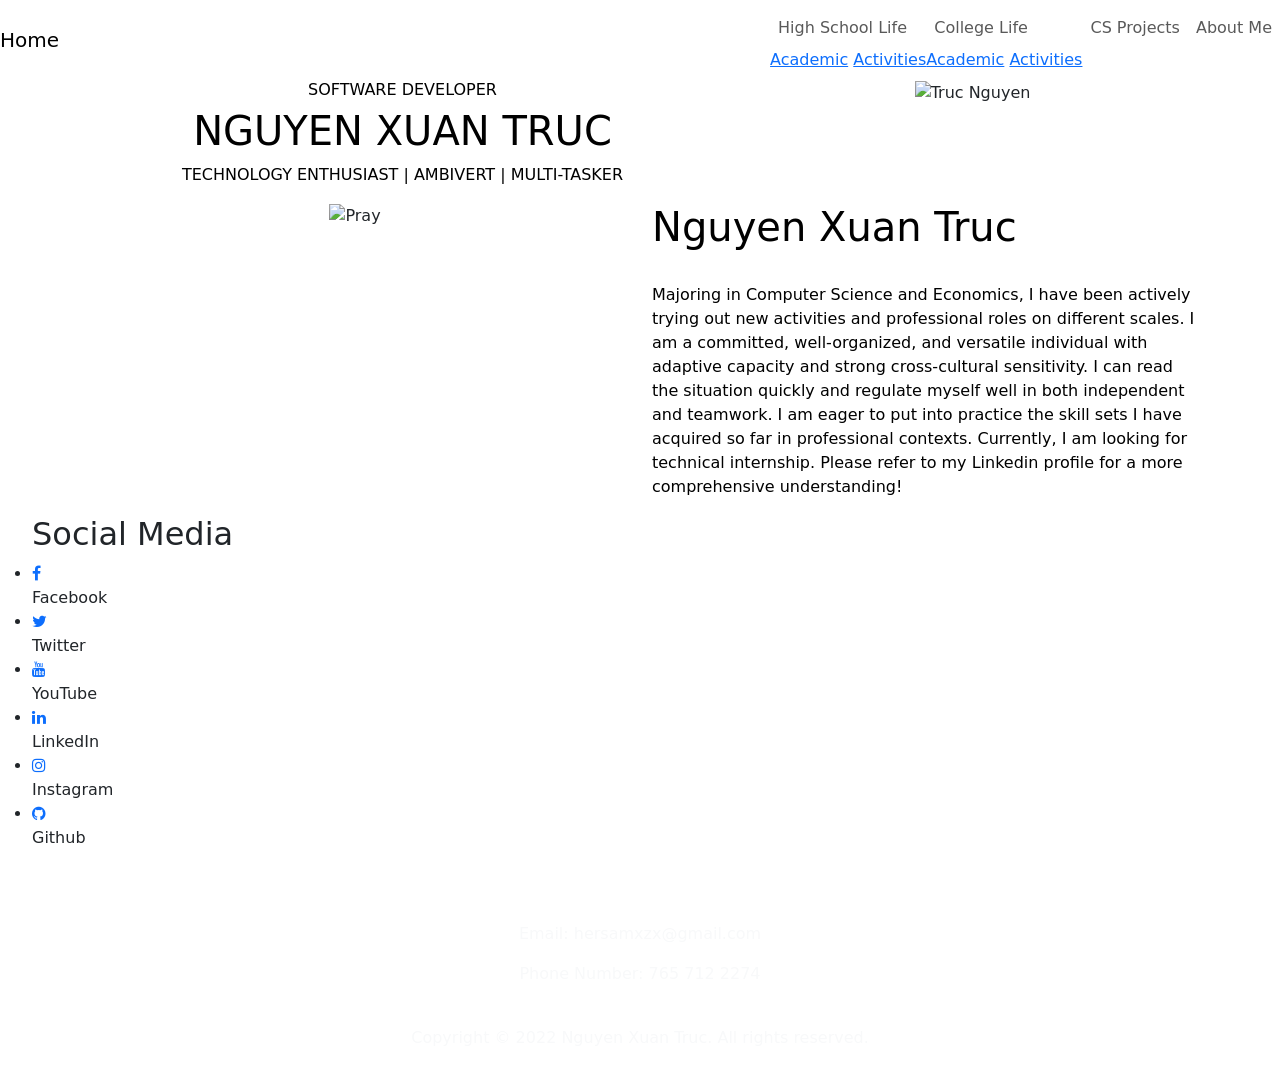
==== index.html @ 8230aeae "first commit" ====
<!DOCTYPE html>
<html lang="en">
<head>
    <meta charset="UTF-8">
    <meta http-equiv="X-UA-Compatible" content="IE=edge">
    <meta name="viewport" content="width=device-width, initial-scale=1.0">
    <title>Truc Nguyen</title>
    <link rel="stylesheet" href="https://stackpath.bootstrapcdn.com/bootstrap/4.3.1/css/bootstrap.min.css" integrity="sha384-ggOyR0iXCbMQv3Xipma34MD+dH/1fQ784/j6cY/iJTQUOhcWr7x9JvoRxT2MZw1T"
    crossorigin="anonymous" />
    <link rel="stylesheet" href="https://use.fontawesome.com/releases/v5.7.2/css/all.css" integrity="sha384-fnmOCqbTlWIlj8LyTjo7mOUStjsKC4pOpQbqyi7RrhN7udi9RwhKkMHpvLbHG9Sr"
    crossorigin="anonymous">
    <link rel="stylesheet" href="https://cdn.jsdelivr.net/npm/bootstrap@5.1.3/dist/css/bootstrap.min.css" rel="stylesheet" integrity="sha384-1BmE4kWBq78iYhFldvKuhfTAU6auU8tT94WrHftjDbrCEXSU1oBoqyl2QvZ6jIW3" crossorigin="anonymous">
    <link rel="stylesheet" href="../Books/css/style.css">
</head>

<body>
  <header>
    <div class="container-fluid p-0">
      <nav class="navbar navbar-expand-lg">
        <a class="navbar-brand" href="../Books/index.html">
          <i class="nav-item"></i>Home</a>
        <button class="navbar-toggler" type="button" data-toggle="collapse" data-target="#navbarNav" aria-controls="navbarNav" aria-expanded="false"
          aria-label="Toggle navigation">
          <i class="fas fa-align-right text-black"></i>
        </button>
        <div class="collapse navbar-collapse" id="navbarNav">
          <div class="mr-auto"></div>
          <ul class="navbar-nav">
                  <li class="nav-item dropdown">
                      <div class="dropdown">
                          <a href="#" class="nav-link">High School Life</a>
                        <div class="dropdown-content">
                            <a href="../Books/academic_hc.html">Academic</a>
                            <a href="../Books/activities_hc.html">Activities</a>
                        </div>
                      </div>
                  </li>
                  <li class="nav-item dropdown">
                    <div class="dropdown">
                        <a href="#" class="nav-link">College Life</a>
                      <div class="dropdown-content">
                          <a href="../Books/academic_C.html">Academic</a>
                          <a href="../Books/activities_C.html">Activities</a>
                      </div>
                    </div>
                </li>
                  <li class="nav-item">
                    <a class="nav-link" href="../Books/project.html"> CS Projects</a>                  </li>
                    <li class="nav-item">
                        <a class="nav-link" href="../Books/aboutme.html"> About Me </a>
                    </li>
                </ul>
            </div>
          </nav>
        </div>

    <div class="container text-center">
        <div class="row">
            <div class="col-md-7 col-sm-12 text-black">                
                <h6>SOFTWARE DEVELOPER</h6>
                <h1>NGUYEN XUAN TRUC</h1>
                <p>
                    TECHNOLOGY ENTHUSIAST | AMBIVERT | MULTI-TASKER
                </p>
            </div>
            <div class="col-md-5 col-sm-10 h-25">
            <img src="../Books/assets/mua dong.jpg" alt="Truc Nguyen"
            width=80%
            height=80%
            />
            </div>
        </div>
    </div>

    </header>
    <main> 
        <section class="section-1">
            <div class="container text-center">
                <div class="row">
                    <div class="col-md-6">
                    <div class="pray">
                        <img src="../Books/assets/Nganchup.jpg" alt="Pray"
                        width=100%
                        height=100%
                        />
                    </div>
                </div>
                    <div class="col-md-6">
                    <div class="panel text-left text-black">
                        <h1>Nguyen Xuan Truc</h1>
                        <p class="pt-4 text-black">
                          Majoring in Computer Science and Economics, I have been actively trying out
                           new activities and professional roles on different scales. I am a committed, well-organized, 
                           and versatile individual with adaptive capacity and strong cross-cultural sensitivity. I can read 
                           the situation quickly and regulate myself well in both independent and teamwork. I am eager to put into 
                           practice the skill sets I have acquired so far in professional contexts. Currently, I am looking for technical 
                           internship. Please refer to my Linkedin profile for a more comprehensive understanding!
                        </p>
                    </div>
                    </div>
                </div>
            </div>
            <head>

                <link href="https://fonts.googleapis.com/css?family=Raleway+Dots" rel="stylesheet" type="text/css">
                <link href="https://maxcdn.bootstrapcdn.com/font-awesome/4.7.0/css/font-awesome.min.css" rel="stylesheet" type="text/css">
              
              </head>
              <section class="section-2">
                <ul id="services">
                  <h2>Social Media</h2>
                  <li>
                    <div class="facebook">
                      <a href="https://www.facebook.com/trucxuan1042003">
                        <i class="fa fa-facebook" aria-hidden="true"></i>
                      </a>
                    </div>
                    <span>Facebook</span>
                  </li>
                  <li>
                    <div class="twitter">
                      <a href="https://twitter.com/colorlib/">
                        <i class="fa fa-twitter" aria-hidden="true"></i>
                      </a>
                    </div>
                    <span>Twitter</span>
                  </li>
                  <li>
                    <div class="youtube">
                      <a href="https://www.youtube.com/channel/UCZ73Z2juv7iGsXenfbhAqUg">
                        <i class="fa fa-youtube" aria-hidden="true"></i>
                      </a>
                    </div>
                    <span>YouTube</span>
                  </li>
                  <li>
                    <div class="linkedin">
                      <a href="https://www.linkedin.com/in/truc-nguyen-8a6984202/">
                        <i class="fa fa-linkedin" aria-hidden="true"></i>
                      </a>
                    </div>
                    <span>LinkedIn</span>
                  </li>
                  <li>
                    <div class="instagram">
                      <a href="https://www.instagram.com/xuantruc_ng/">
                        <i class="fa fa-instagram" aria-hidden="true"></i>
                      </a>
                    </div>
                    <span>Instagram</span>
                  </li>
                  <li>
                    <div class="github">
                      <a href="https://github.com/trucnguyen10/">
                        <i class="fa fa-github" aria-hidden="true"></i>
                      </a>
                    </div>
                    <span>Github</span>
                  </li>
                </ul>
              </section>
        </div>
        </section>
        
    </main>
    <footer>
      <div class="container-fluid p-0">
        <div class="row text-center">
         <div class=""col-md-5 col-md-5>
          <h1 class="text-white"> Contact Information </h1>
          <p class="text-light"> Email: hersamxzx@gmail.com </p>
          <p class="text-light"> Phone Number: 765 712 2274 </p>
          <p class="pt-4 text-light"> Copyright © 2022 Nguyen Xuan Truc. All rights reserved. </p>
          </div>
         </div>
        </div>
      </div>

    </footer>
    <script src="https://cdnjs.cloudflare.com/ajax/libs/jquery/3.3.1/jquery.min.js"></script>
  <script src="https://cdnjs.cloudflare.com/ajax/libs/popper.js/1.14.7/umd/popper.min.js" integrity="sha384-UO2eT0CpHqdSJQ6hJty5KVphtPhzWj9WO1clHTMGa3JDZwrnQq4sF86dIHNDz0W1"
    crossorigin="anonymous"></script>
  <script src="https://stackpath.bootstrapcdn.com/bootstrap/4.3.1/js/bootstrap.min.js" integrity="sha384-JjSmVgyd0p3pXB1rRibZUAYoIIy6OrQ6VrjIEaFf/nJGzIxFDsf4x0xIM+B07jRM"
    crossorigin="anonymous"></script>

  </body>
  </html>
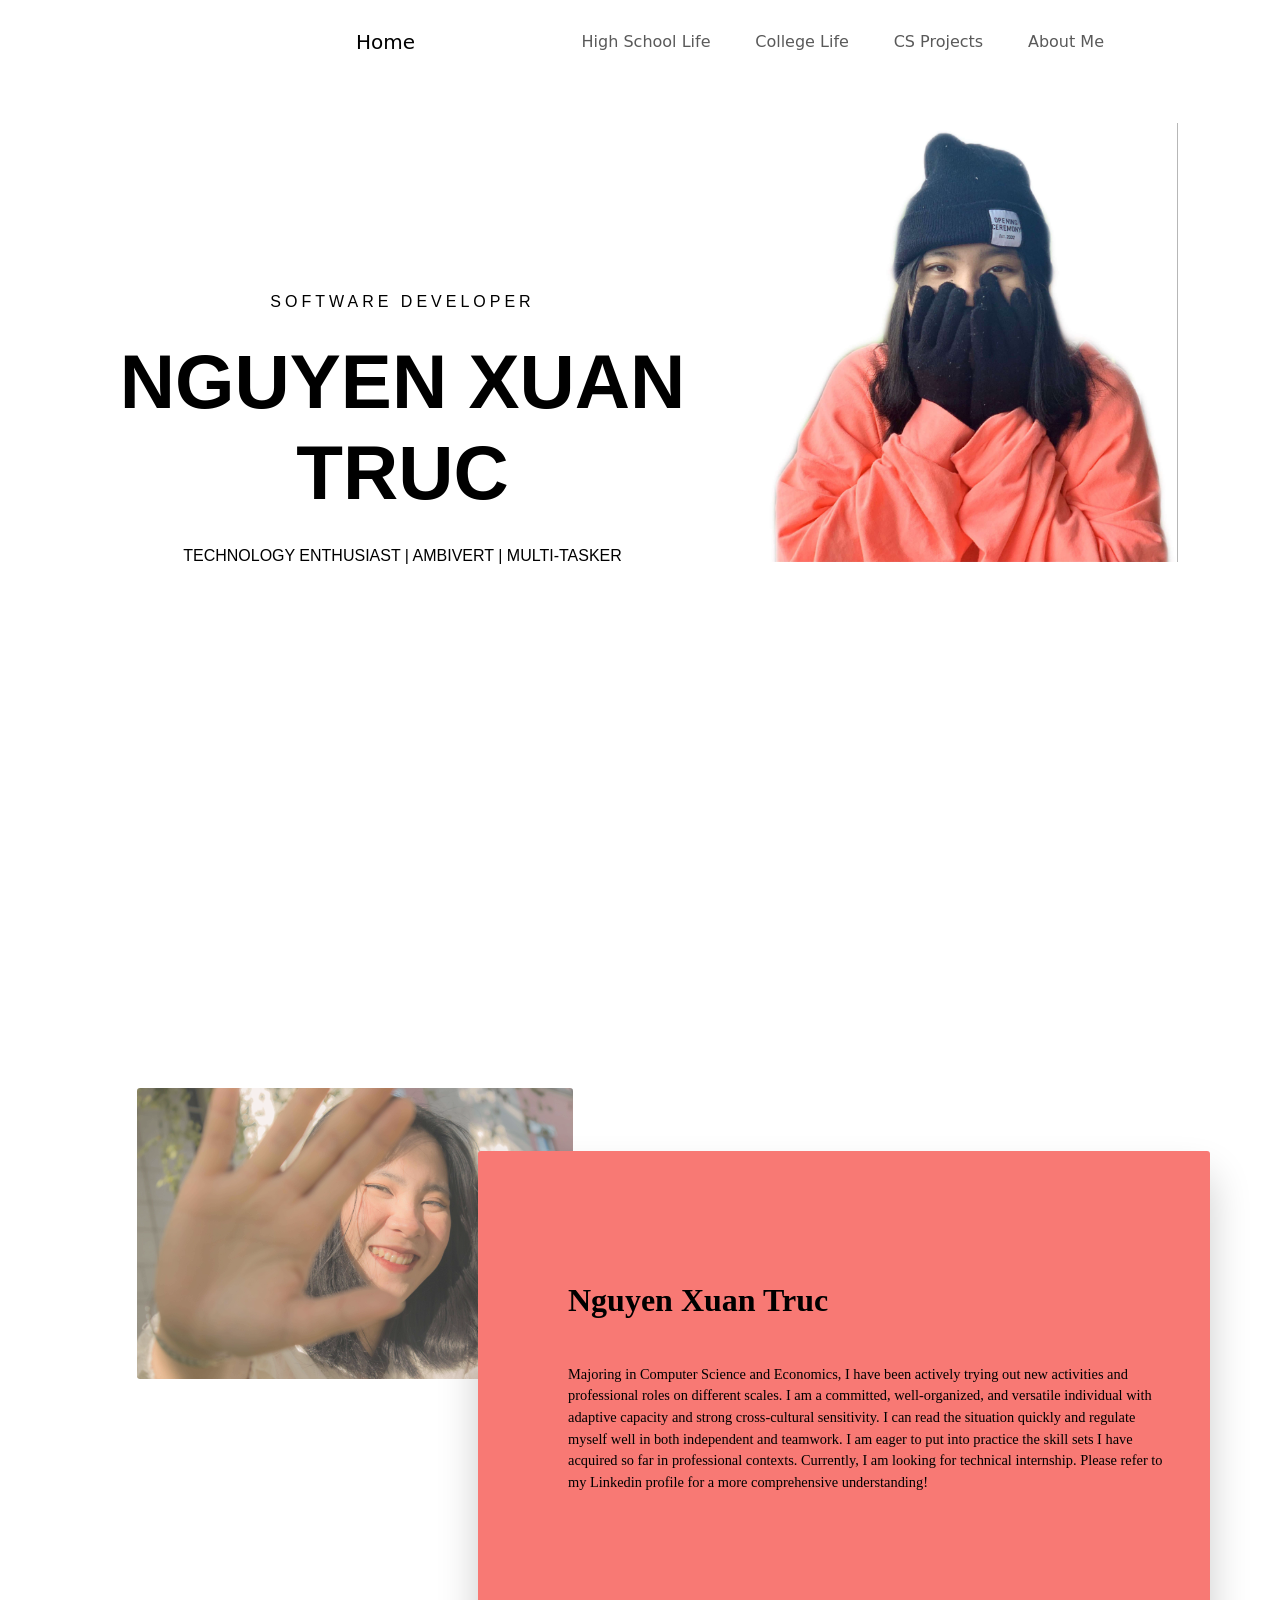
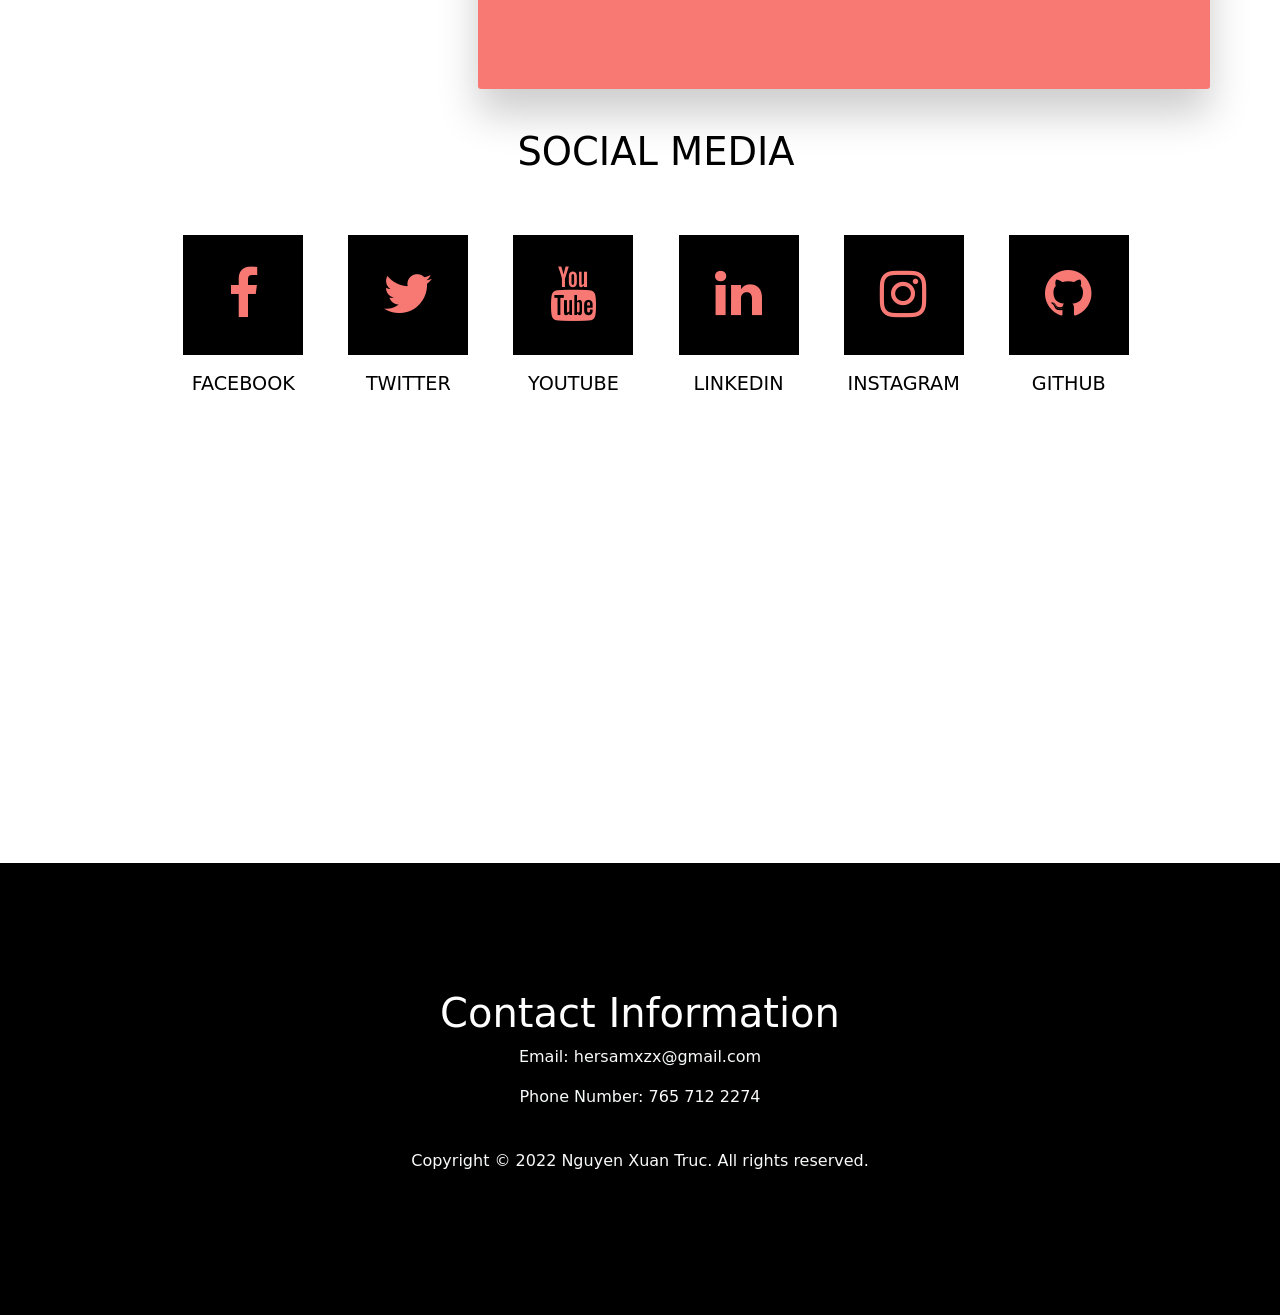
==== commit 1f76b592: "first commit" ====
--- a/index.html
+++ b/index.html
@@ -10,14 +10,14 @@
     <link rel="stylesheet" href="https://use.fontawesome.com/releases/v5.7.2/css/all.css" integrity="sha384-fnmOCqbTlWIlj8LyTjo7mOUStjsKC4pOpQbqyi7RrhN7udi9RwhKkMHpvLbHG9Sr"
     crossorigin="anonymous">
     <link rel="stylesheet" href="https://cdn.jsdelivr.net/npm/bootstrap@5.1.3/dist/css/bootstrap.min.css" rel="stylesheet" integrity="sha384-1BmE4kWBq78iYhFldvKuhfTAU6auU8tT94WrHftjDbrCEXSU1oBoqyl2QvZ6jIW3" crossorigin="anonymous">
-    <link rel="stylesheet" href="../Books/css/style.css">
+    <link rel="stylesheet" href="../css/style.css">
 </head>
 
 <body>
   <header>
     <div class="container-fluid p-0">
       <nav class="navbar navbar-expand-lg">
-        <a class="navbar-brand" href="../Books/index.html">
+        <a class="navbar-brand" href="../index.html">
           <i class="nav-item"></i>Home</a>
         <button class="navbar-toggler" type="button" data-toggle="collapse" data-target="#navbarNav" aria-controls="navbarNav" aria-expanded="false"
           aria-label="Toggle navigation">
@@ -30,8 +30,8 @@
                       <div class="dropdown">
                           <a href="#" class="nav-link">High School Life</a>
                         <div class="dropdown-content">
-                            <a href="../Books/academic_hc.html">Academic</a>
-                            <a href="../Books/activities_hc.html">Activities</a>
+                            <a href="../academic_hc.html">Academic</a>
+                            <a href="../activities_hc.html">Activities</a>
                         </div>
                       </div>
                   </li>
@@ -39,15 +39,15 @@
                     <div class="dropdown">
                         <a href="#" class="nav-link">College Life</a>
                       <div class="dropdown-content">
-                          <a href="../Books/academic_C.html">Academic</a>
-                          <a href="../Books/activities_C.html">Activities</a>
+                          <a href="../academic_C.html">Academic</a>
+                          <a href="../activities_C.html">Activities</a>
                       </div>
                     </div>
                 </li>
                   <li class="nav-item">
-                    <a class="nav-link" href="../Books/project.html"> CS Projects</a>                  </li>
+                    <a class="nav-link" href="../project.html"> CS Projects</a>                  </li>
                     <li class="nav-item">
-                        <a class="nav-link" href="../Books/aboutme.html"> About Me </a>
+                        <a class="nav-link" href="../aboutme.html"> About Me </a>
                     </li>
                 </ul>
             </div>
@@ -64,7 +64,7 @@
                 </p>
             </div>
             <div class="col-md-5 col-sm-10 h-25">
-            <img src="../Books/assets/mua dong.jpg" alt="Truc Nguyen"
+            <img src="../assets/mua dong.jpg" alt="Truc Nguyen"
             width=80%
             height=80%
             />
@@ -79,7 +79,7 @@
                 <div class="row">
                     <div class="col-md-6">
                     <div class="pray">
-                        <img src="../Books/assets/Nganchup.jpg" alt="Pray"
+                        <img src="../assets/Nganchup.jpg" alt="Pray"
                         width=100%
                         height=100%
                         />
--- a/css/style.css
+++ b/css/style.css
@@ -0,0 +1,378 @@
+* {
+    box-sizing: border-box;
+}
+
+header,
+section {
+    overflow-x: hidden;
+}
+
+:root {
+    --Snigle-font: "Sniglet", cursive;
+    --Rubik: "Rubik", cursive;
+    --Patua: "Patua One", cursive;
+    --Lobster: "Lobster", cursive;
+    --light-black: black;
+    --bggradient: linear-gradient(to bottom, #f7b5b2, #f87974);
+}
+
+html,
+section #services {
+    text-align: center;
+    transform: translatez(0);
+}
+
+section #services h2 {
+    margin: 80px 0px 40px;
+    color: rgb(0, 0, 0);
+    font-size: 2.4em;
+    text-transform: uppercase;
+    text-align: center;
+}
+
+section #services li {
+    width: 120px;
+    height: 140px;
+    display: inline-block;
+    margin: 20px;
+    list-style: none;
+}
+
+section #services li div {
+    width: 120px;
+    height: 120px;
+    color: #f87974;
+    font-size: 3.4em;
+    text-align: center;
+    line-height: 120px;
+    background-color: rgb(0, 0, 0);
+    transition: all 0.5s ease;
+}
+
+section #services li a {
+    color: #f87974;
+}
+
+section #services li div:hover {
+    transform: rotate(360deg);
+    border-radius: 100px;
+}
+
+section #services li span {
+    width: 120px;
+    height: 20px;
+    display: block;
+    padding: 15px 0px;
+    color: black;
+    text-transform: uppercase;
+    font-size: 1.2em;
+    text-align: center;
+}
+
+.credits a {
+    display: block;
+    text-align: center;
+    color: #f87974;
+    text-decoration: none;
+    font-size: 24px;
+    margin-top: 50px;
+    background: white;
+    padding: 20px;
+    max-width: 300px;
+}
+
+@import url('https://fonts.googleapis.com/css2?family=Poppins:wght@200&display=swap');
+
+.dropdown-content {
+    display: none;
+    position: absolute;
+    background: White;
+    min-width: 160px;
+    box-shadow: 0px 2px 15px 0px rgba(0, 0, 0, 0.2);
+    z-index: 1;
+}
+
+.dropdown-content a {
+    color: black;
+    padding: 12px 16px;
+    text-decoration: none;
+    display: block;
+}
+
+.dropdown-content a:hover {
+    background: #f87974;
+}
+
+.dropdown:hover .dropdown-content {
+    display: block;
+}
+
+
+header .nav-item:last-child {
+    padding-right: 10.5em;
+}
+
+header .nav-item {
+    padding: 0.9em;
+}
+
+header .navbar-brand {
+    padding-left: 8rem;
+}
+
+header .nav-link:hover {
+    color: black;
+}
+
+header .row .col-md-7 {
+    padding: 22vmin 1vmin;
+    padding-bottom: 35vmin;
+}
+
+header .row .col-md-5 {
+    padding: 4.2vmin 1vmin;
+}
+
+header .row .col-md-5 img {
+    width: 90%;
+}
+
+header {
+    background: #f75c82;
+    background: white;
+}
+
+header .container .col-md-7 {
+    font-family: "Rubik", sans-serif;
+}
+
+header .container .col-md-7 h6 {
+    padding: 1vmin;
+    letter-spacing: 4px;
+}
+
+header .container .col-md-7 h1 {
+    font-size: 8.5vmin;
+    font-weight: bold;
+    padding: 0.1em 0em;
+}
+
+header .container .col-md-7 p {
+    padding: 1vmin 5vmin;
+}
+
+.primary-btn {
+    border-radius: 30px;
+    font-weight: bold;
+}
+
+/* section 1 */
+
+.section-1 {
+    padding: 20vmin 0vmin;
+}
+
+.section-1 .row .col-md-6 .pray img {
+    opacity: 0.8;
+    width: 80%;
+    border-radius: 0.2em;
+}
+
+.section-1 .row .col-md-6:last-child {
+    position: relative;
+}
+
+.section-1 .row .col-md-6 .panel {
+    position: absolute;
+    top: 7vmin;
+    left: -18vmin;
+    background: #f87974;
+    border-radius: 3px;
+    text-align: left;
+    padding: 13vmin 5vmin 20vmin 10vmin;
+    box-shadow: 0px 25px 42px rgba(0, 0, 0, 0.2);
+    font-family: var(--Rubik);
+    z-index: 1;
+}
+
+.section-1 .row .col-md-6 .panel h1 {
+    font-weight: bold;
+    padding: 0.4em 0;
+    font-size: 2em;
+}
+
+.section-1 .row .col-md-6 .panel p {
+    font-size: 0.9em;
+    color: #f87974;
+}
+
+/* section 2 */
+
+.section-2 {
+    padding: 30vmin 0vmin;
+}
+
+/*Footer*/
+
+footer {
+    background: black;
+    overflow-x: hidden;
+    padding: 14vmin 18vmin;
+}
+
+/* outstanding activities */
+.section-4 .container h1 {
+    font-size: 6vmin;
+    padding-top: 14vmin;
+}
+
+.section-4 .team {
+    padding: 10vmin 4vmin;
+}
+
+.section-4 .card {
+    width: 22em;
+    margin-top: 10vmin;
+}
+
+.section-4 .card .card-text {
+    padding: 0.5em;
+}
+
+.section-4 .card-body>a {
+    font-size: 1.5em;
+}
+
+.section-5 .container h1 {
+    font-size: 6vmin;
+    padding-top: 14vmin;
+}
+
+.section-5 .team {
+    padding: 10vmin 4vmin;
+}
+
+.section-5 .card {
+    width: 22em;
+    margin-top: 10vmin;
+}
+
+.section-5 .card .card-text {
+    padding: 0.5em;
+}
+
+.section-5 .card-body>a {
+    font-size: 1.5em;
+}
+
+
+
+.cover {
+    width: 100%;
+    height: 55vmin;
+    background: url("../assets/Nganchup.jpg");
+    background-position: 0rem -8rem;
+    background-size: 75%;
+    position: relative;
+    padding: 2.5rem 3rem;
+}
+
+.cover .overlay {
+    position: absolute;
+    top: 0;
+    left: 0;
+    width: 100%;
+    height: 100%;
+    z-index: 999;
+}
+
+.cover .content {
+    width: 100%;
+    height: 100%;
+    background: rgba(0, 0, 0, 0.7);
+    padding-top: 19vmin;
+}
+
+.cover .content>h1 {
+    font-family: var(--Patua);
+    font-size: 6vmin;
+    color: whitesmoke;
+}
+
+.cover .content>p {
+    font-family: var(--Rubik);
+    font-size: 2vmin;
+    color: #e5e5e5;
+}
+
+.numbers .rect {
+    position: relative;
+    z-index: 1;
+    background: white;
+    width: 17rem;
+    height: 12rem;
+    padding-top: 3.5vmin;
+    margin: 1rem;
+    border-radius: 0.5em;
+    box-shadow: 1px 2px 50px 0px rgba(255, 0, 0, 0.349);
+}
+
+.numbers {
+    margin-top: -15vmin;
+    margin-bottom: 30vmin;
+}
+
+.numbers .rect h1 {
+    font-size: 2.5rem;
+    color: tomato;
+}
+
+.numbers .rect>p {
+    font-family: var(--Patua);
+    padding: 20px 0px;
+}
+
+
+
+.section-7 {
+    padding: 20vmin 0vmin;
+}
+
+
+.section-8 {
+    padding: 20vmin 0vmin;
+}
+
+.section-8 .row .col-md-6 .pray img {
+    opacity: 0.8;
+    width: 80%;
+    border-radius: 0.2em;
+}
+
+.section-8 .row .col-md-6:last-child {
+    position: relative;
+}
+
+.section-8 .row .col-md-6 .panel {
+    position: absolute;
+    top: 7vmin;
+    left: -18vmin;
+    background: #070606;
+    border-radius: 3px;
+    text-align: left;
+    padding: 13vmin 5vmin 20vmin 10vmin;
+    box-shadow: 0px 25px 42px rgba(0, 0, 0, 0.2);
+    font-family: var(--Rubik);
+    z-index: 1;
+}
+
+.section-8 .row .col-md-6 .panel h1 {
+    font-weight: bold;
+    padding: 0.4em 0;
+    font-size: 2em;
+}
+
+.section-8 .row .col-md-6 .panel p {
+    font-size: 0.9em;
+    color: #000000;
+}
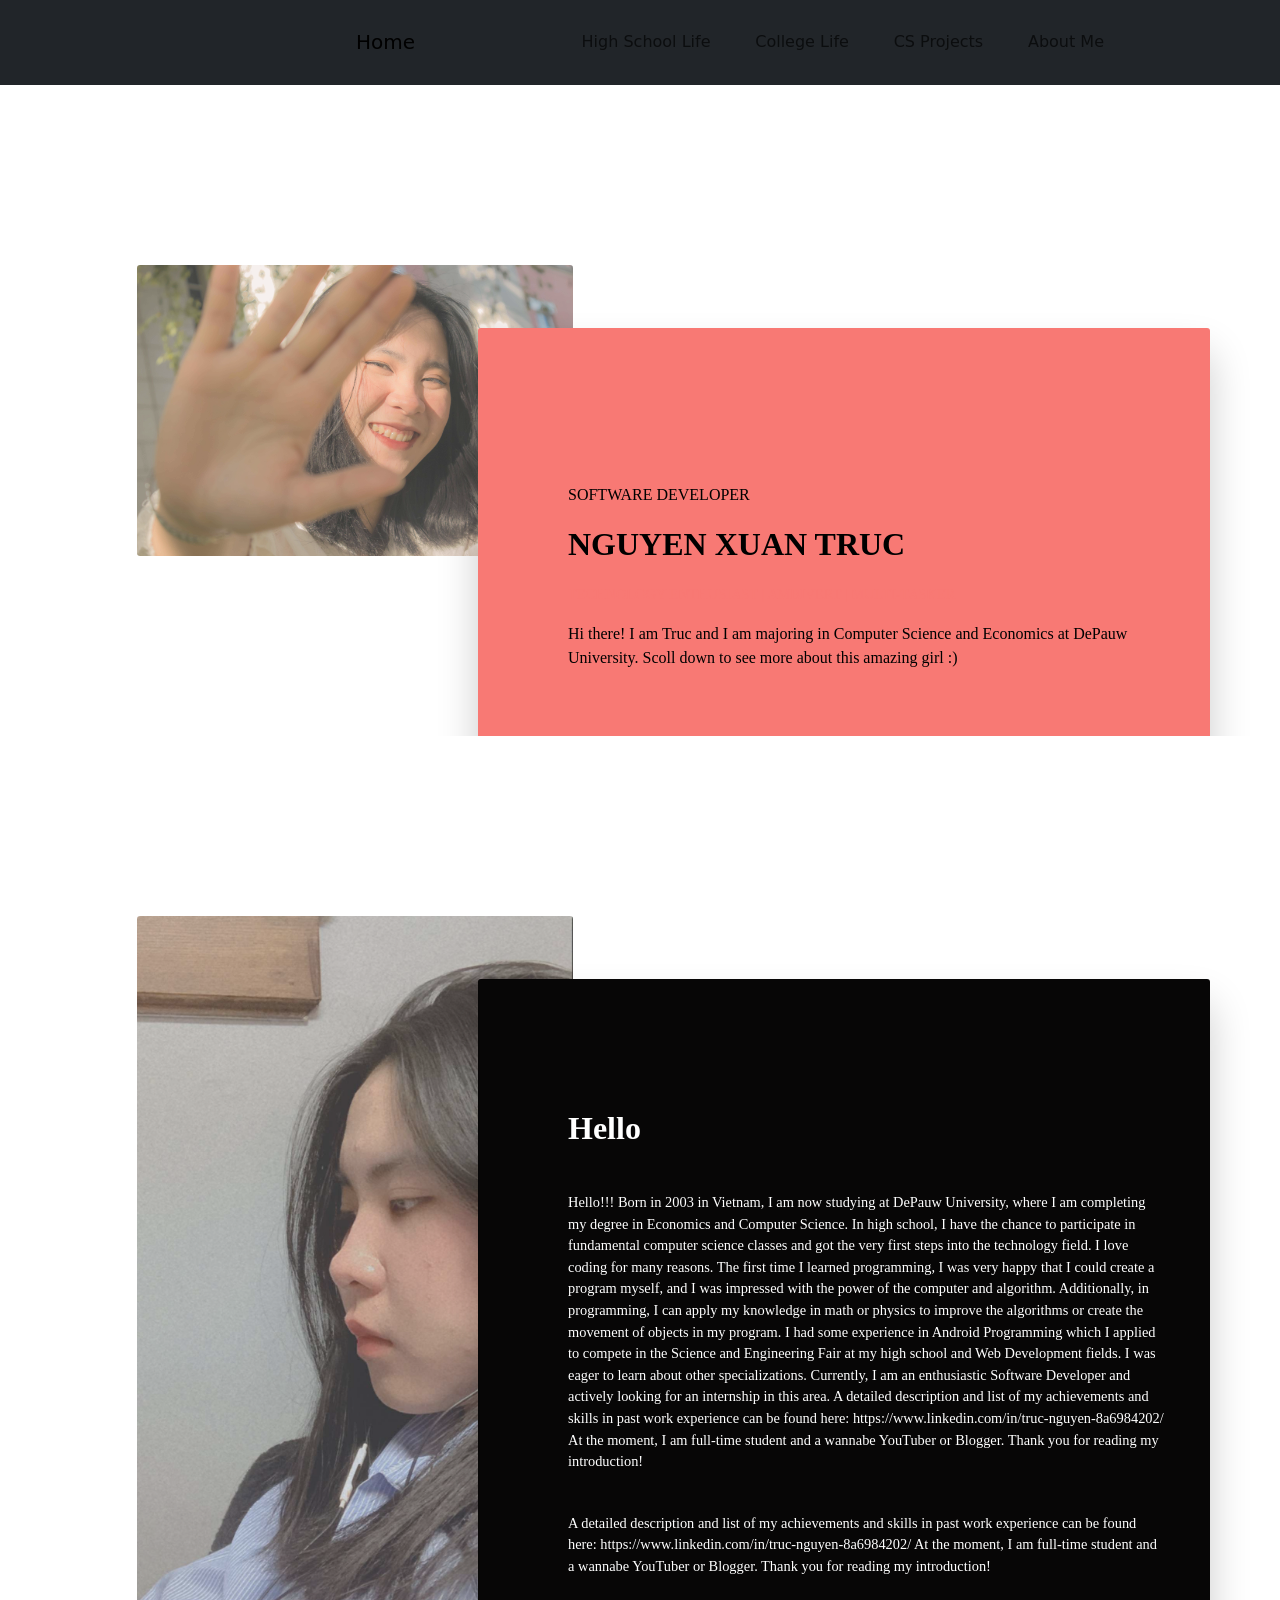
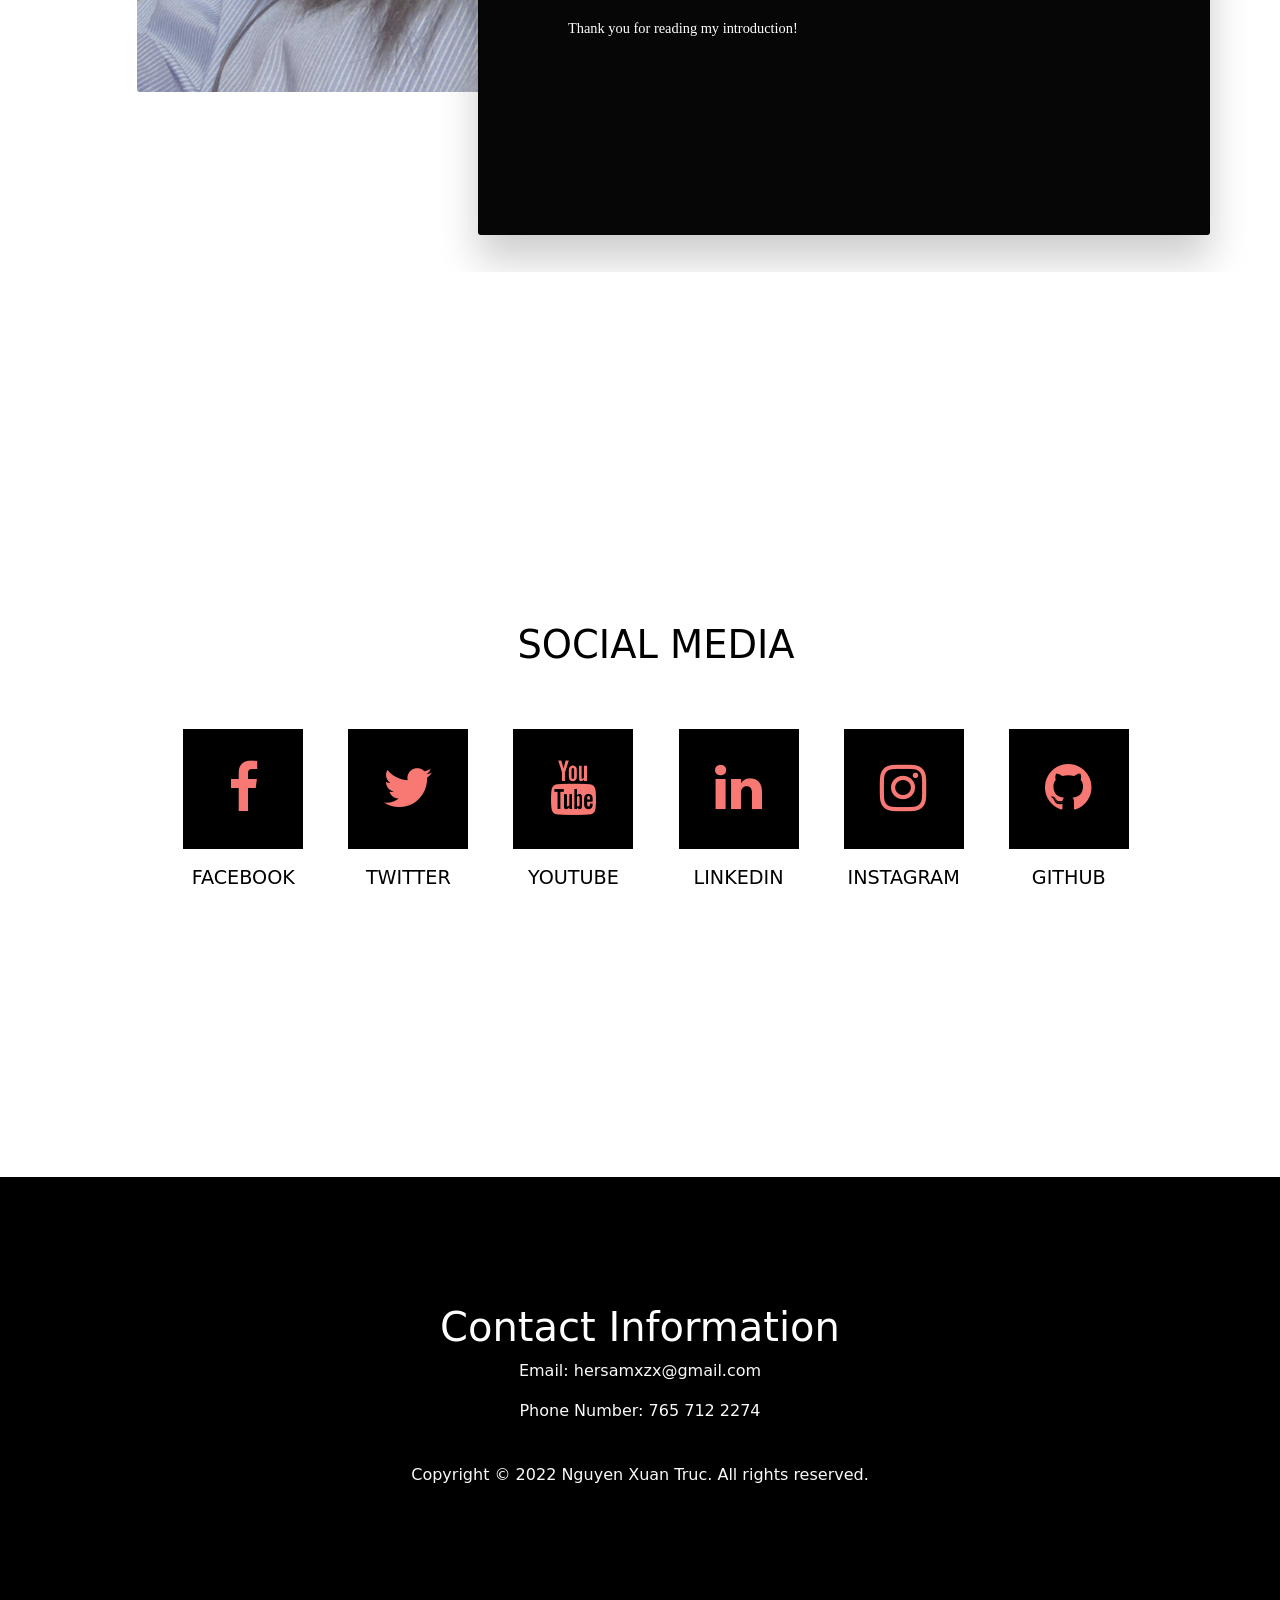
==== commit 18d561d5: "Update index.html" ====
--- a/index.html
+++ b/index.html
@@ -1,187 +1,216 @@
-<!DOCTYPE html>
-<html lang="en">
-<head>
-    <meta charset="UTF-8">
-    <meta http-equiv="X-UA-Compatible" content="IE=edge">
-    <meta name="viewport" content="width=device-width, initial-scale=1.0">
-    <title>Truc Nguyen</title>
-    <link rel="stylesheet" href="https://stackpath.bootstrapcdn.com/bootstrap/4.3.1/css/bootstrap.min.css" integrity="sha384-ggOyR0iXCbMQv3Xipma34MD+dH/1fQ784/j6cY/iJTQUOhcWr7x9JvoRxT2MZw1T"
-    crossorigin="anonymous" />
-    <link rel="stylesheet" href="https://use.fontawesome.com/releases/v5.7.2/css/all.css" integrity="sha384-fnmOCqbTlWIlj8LyTjo7mOUStjsKC4pOpQbqyi7RrhN7udi9RwhKkMHpvLbHG9Sr"
-    crossorigin="anonymous">
-    <link rel="stylesheet" href="https://cdn.jsdelivr.net/npm/bootstrap@5.1.3/dist/css/bootstrap.min.css" rel="stylesheet" integrity="sha384-1BmE4kWBq78iYhFldvKuhfTAU6auU8tT94WrHftjDbrCEXSU1oBoqyl2QvZ6jIW3" crossorigin="anonymous">
-    <link rel="stylesheet" href="../css/style.css">
-</head>
-
-<body>
-  <header>
-    <div class="container-fluid p-0">
-      <nav class="navbar navbar-expand-lg">
-        <a class="navbar-brand" href="../index.html">
-          <i class="nav-item"></i>Home</a>
-        <button class="navbar-toggler" type="button" data-toggle="collapse" data-target="#navbarNav" aria-controls="navbarNav" aria-expanded="false"
-          aria-label="Toggle navigation">
-          <i class="fas fa-align-right text-black"></i>
-        </button>
-        <div class="collapse navbar-collapse" id="navbarNav">
-          <div class="mr-auto"></div>
-          <ul class="navbar-nav">
-                  <li class="nav-item dropdown">
-                      <div class="dropdown">
-                          <a href="#" class="nav-link">High School Life</a>
-                        <div class="dropdown-content">
-                            <a href="../academic_hc.html">Academic</a>
-                            <a href="../activities_hc.html">Activities</a>
-                        </div>
-                      </div>
-                  </li>
-                  <li class="nav-item dropdown">
-                    <div class="dropdown">
-                        <a href="#" class="nav-link">College Life</a>
-                      <div class="dropdown-content">
-                          <a href="../academic_C.html">Academic</a>
-                          <a href="../activities_C.html">Activities</a>
-                      </div>
-                    </div>
-                </li>
-                  <li class="nav-item">
-                    <a class="nav-link" href="../project.html"> CS Projects</a>                  </li>
-                    <li class="nav-item">
-                        <a class="nav-link" href="../aboutme.html"> About Me </a>
-                    </li>
-                </ul>
-            </div>
-          </nav>
-        </div>
-
-    <div class="container text-center">
-        <div class="row">
-            <div class="col-md-7 col-sm-12 text-black">                
-                <h6>SOFTWARE DEVELOPER</h6>
-                <h1>NGUYEN XUAN TRUC</h1>
-                <p>
-                    TECHNOLOGY ENTHUSIAST | AMBIVERT | MULTI-TASKER
-                </p>
-            </div>
-            <div class="col-md-5 col-sm-10 h-25">
-            <img src="../assets/mua dong.jpg" alt="Truc Nguyen"
-            width=80%
-            height=80%
-            />
-            </div>
-        </div>
-    </div>
-
-    </header>
-    <main> 
-        <section class="section-1">
-            <div class="container text-center">
-                <div class="row">
-                    <div class="col-md-6">
-                    <div class="pray">
-                        <img src="../assets/Nganchup.jpg" alt="Pray"
-                        width=100%
-                        height=100%
-                        />
-                    </div>
-                </div>
-                    <div class="col-md-6">
-                    <div class="panel text-left text-black">
-                        <h1>Nguyen Xuan Truc</h1>
-                        <p class="pt-4 text-black">
-                          Majoring in Computer Science and Economics, I have been actively trying out
-                           new activities and professional roles on different scales. I am a committed, well-organized, 
-                           and versatile individual with adaptive capacity and strong cross-cultural sensitivity. I can read 
-                           the situation quickly and regulate myself well in both independent and teamwork. I am eager to put into 
-                           practice the skill sets I have acquired so far in professional contexts. Currently, I am looking for technical 
-                           internship. Please refer to my Linkedin profile for a more comprehensive understanding!
-                        </p>
-                    </div>
-                    </div>
-                </div>
-            </div>
-            <head>
-
-                <link href="https://fonts.googleapis.com/css?family=Raleway+Dots" rel="stylesheet" type="text/css">
-                <link href="https://maxcdn.bootstrapcdn.com/font-awesome/4.7.0/css/font-awesome.min.css" rel="stylesheet" type="text/css">
-              
-              </head>
-              <section class="section-2">
-                <ul id="services">
-                  <h2>Social Media</h2>
-                  <li>
-                    <div class="facebook">
-                      <a href="https://www.facebook.com/trucxuan1042003">
-                        <i class="fa fa-facebook" aria-hidden="true"></i>
-                      </a>
-                    </div>
-                    <span>Facebook</span>
-                  </li>
-                  <li>
-                    <div class="twitter">
-                      <a href="https://twitter.com/colorlib/">
-                        <i class="fa fa-twitter" aria-hidden="true"></i>
-                      </a>
-                    </div>
-                    <span>Twitter</span>
-                  </li>
-                  <li>
-                    <div class="youtube">
-                      <a href="https://www.youtube.com/channel/UCZ73Z2juv7iGsXenfbhAqUg">
-                        <i class="fa fa-youtube" aria-hidden="true"></i>
-                      </a>
-                    </div>
-                    <span>YouTube</span>
-                  </li>
-                  <li>
-                    <div class="linkedin">
-                      <a href="https://www.linkedin.com/in/truc-nguyen-8a6984202/">
-                        <i class="fa fa-linkedin" aria-hidden="true"></i>
-                      </a>
-                    </div>
-                    <span>LinkedIn</span>
-                  </li>
-                  <li>
-                    <div class="instagram">
-                      <a href="https://www.instagram.com/xuantruc_ng/">
-                        <i class="fa fa-instagram" aria-hidden="true"></i>
-                      </a>
-                    </div>
-                    <span>Instagram</span>
-                  </li>
-                  <li>
-                    <div class="github">
-                      <a href="https://github.com/trucnguyen10/">
-                        <i class="fa fa-github" aria-hidden="true"></i>
-                      </a>
-                    </div>
-                    <span>Github</span>
-                  </li>
-                </ul>
-              </section>
-        </div>
-        </section>
-        
-    </main>
-    <footer>
-      <div class="container-fluid p-0">
-        <div class="row text-center">
-         <div class=""col-md-5 col-md-5>
-          <h1 class="text-white"> Contact Information </h1>
-          <p class="text-light"> Email: hersamxzx@gmail.com </p>
-          <p class="text-light"> Phone Number: 765 712 2274 </p>
-          <p class="pt-4 text-light"> Copyright © 2022 Nguyen Xuan Truc. All rights reserved. </p>
-          </div>
-         </div>
-        </div>
-      </div>
-
-    </footer>
-    <script src="https://cdnjs.cloudflare.com/ajax/libs/jquery/3.3.1/jquery.min.js"></script>
-  <script src="https://cdnjs.cloudflare.com/ajax/libs/popper.js/1.14.7/umd/popper.min.js" integrity="sha384-UO2eT0CpHqdSJQ6hJty5KVphtPhzWj9WO1clHTMGa3JDZwrnQq4sF86dIHNDz0W1"
-    crossorigin="anonymous"></script>
-  <script src="https://stackpath.bootstrapcdn.com/bootstrap/4.3.1/js/bootstrap.min.js" integrity="sha384-JjSmVgyd0p3pXB1rRibZUAYoIIy6OrQ6VrjIEaFf/nJGzIxFDsf4x0xIM+B07jRM"
-    crossorigin="anonymous"></script>
-
-  </body>
-  </html>+<!DOCTYPE html>
+<html lang="en">
+<head>
+    <meta charset="UTF-8">
+    <meta http-equiv="X-UA-Compatible" content="IE=edge">
+    <meta name="viewport" content="width=device-width, initial-scale=1.0">
+    <title>Truc Nguyen</title>
+    <link rel="stylesheet" href="https://stackpath.bootstrapcdn.com/bootstrap/4.3.1/css/bootstrap.min.css" integrity="sha384-ggOyR0iXCbMQv3Xipma34MD+dH/1fQ784/j6cY/iJTQUOhcWr7x9JvoRxT2MZw1T"
+    crossorigin="anonymous" />
+    <link rel="stylesheet" href="https://use.fontawesome.com/releases/v5.7.2/css/all.css" integrity="sha384-fnmOCqbTlWIlj8LyTjo7mOUStjsKC4pOpQbqyi7RrhN7udi9RwhKkMHpvLbHG9Sr"
+    crossorigin="anonymous">
+    <link rel="stylesheet" href="https://cdn.jsdelivr.net/npm/bootstrap@5.1.3/dist/css/bootstrap.min.css" rel="stylesheet" integrity="sha384-1BmE4kWBq78iYhFldvKuhfTAU6auU8tT94WrHftjDbrCEXSU1oBoqyl2QvZ6jIW3" crossorigin="anonymous">
+    <link rel="stylesheet" href="../css/style.css">
+</head>
+
+<body>
+  <header>
+    <div class="container-fluid p-0">
+    <nav class="navbar navbar-expand-lg bg-dark">
+        <a class="navbar-brand" href="../index.html">
+          <i class="nav-item"></i>Home</a>
+        <button class="navbar-toggler" type="button" data-toggle="collapse" data-target="#navbarNav" aria-controls="navbarNav" aria-expanded="false"
+          aria-label="Toggle navigation">
+          <i class="fas fa-align-right text-black"></i>
+        </button>
+        <div class="collapse navbar-collapse" id="navbarNav">
+          <div class="mr-auto"></div>
+          <ul class="navbar-nav">
+                  <li class="nav-item dropdown">
+                      <div class="dropdown">
+                          <a href="#" class="nav-link">High School Life</a>
+                        <div class="dropdown-content">
+                            <a href="../academic_hc.html">Academic</a>
+                            <a href="../activities_hc.html">Activities</a>
+                        </div>
+                      </div>
+                  </li>
+                  <li class="nav-item dropdown">
+                    <div class="dropdown">
+                        <a href="#" class="nav-link">College Life</a>
+                      <div class="dropdown-content">
+                          <a href="../academic_C.html">Academic</a>
+                          <a href="../activities_C.html">Activities</a>
+                      </div>
+                    </div>
+                </li>
+                  <li class="nav-item">
+                    <a class="nav-link" href="../project.html"> CS Projects</a>                  </li>
+                    <li class="nav-item">
+                        <a class="nav-link" href="../aboutme.html"> About Me </a>
+                    </li>
+                </ul>
+            </div>
+          </nav>
+
+    <main> 
+      <section class="section-1">
+        <div class="container text-center">
+            <div class="row">
+                <div class="col-md-6">
+                <div class="pray">
+                    <img src="../assets/Nganchup.jpg" alt="Pray"
+                    width=100%
+                    height=100%
+                    />
+                </div>
+            </div>
+
+                <div class="col-md-6">
+                <div class="panel text-left text-black">
+                    <p class="pt-4 text-black">
+                      <h6>SOFTWARE DEVELOPER</h6>
+                          <h1>NGUYEN XUAN TRUC</h1>
+                          <p>
+                              TECHNOLOGY ENTHUSIAST | AMBIVERT | MULTI-TASKER
+                          </p>
+                      Hi there! I am Truc and I am majoring in Computer Science and Economics at DePauw University. Scoll down to see more about this amazing girl :) 
+                    </p>
+                </div>
+                </div>
+            </div>
+        </div>
+      </section>
+      
+        <section class="section-8">
+            <div class="container text-center">
+                <div class="row">
+                    <div class="col-md-6">
+                    <div class="pray">
+                        <img src="../assets/xuantruc.jpg" alt="Pray"
+                        width=50%
+                        height=30%
+                        />
+                    </div>
+                </div>
+                    <div class="col-md-6">
+                    <div class="panel text-left text-white">
+                        <h1>Hello</h1>
+                        <p class="pt-4 text-white">
+                            Hello!!!
+
+                            Born in 2003 in Vietnam, I am now studying at DePauw University, where I am completing my degree in Economics and Computer Science. In high school, I have the chance to participate in fundamental computer science classes and got the very first steps into the technology field. I love coding for many reasons. The first time I learned programming, I was very happy that I could create a program myself, and I was impressed with the power of the computer and algorithm. Additionally, in programming, I can apply my knowledge in math or physics to improve the algorithms or create the movement of objects in my program. 
+                            I had some experience in Android Programming which I applied to compete in the Science and Engineering Fair at my high school and Web Development fields. I was eager to learn about other specializations. 
+                            Currently, I am an enthusiastic Software Developer and actively looking for an internship in this area. 
+
+                            A detailed description and list of my achievements and skills in past work experience can be found here: https://www.linkedin.com/in/truc-nguyen-8a6984202/
+                            
+                            At the moment, I am full-time student and a wannabe YouTuber or Blogger.
+                            Thank you for reading my introduction!
+                            
+                            
+                            
+                        </p>
+                        <p class="pt-4 text-white">
+                        
+                            A detailed description and list of my achievements and skills in past work experience can be found here: https://www.linkedin.com/in/truc-nguyen-8a6984202/
+                            
+                            At the moment, I am full-time student and a wannabe YouTuber or Blogger.
+                            Thank you for reading my introduction!                           
+                        </p>
+                        <p class="pt-4 text-white">
+                                                        
+                            Thank you for reading my introduction!
+                            
+                        </p>
+                    </div>
+                    </div>
+                </div>
+            </div>
+            </section>
+        
+        
+            <head>
+
+                <link href="https://fonts.googleapis.com/css?family=Raleway+Dots" rel="stylesheet" type="text/css">
+                <link href="https://maxcdn.bootstrapcdn.com/font-awesome/4.7.0/css/font-awesome.min.css" rel="stylesheet" type="text/css">
+              
+              </head>
+              <section class="section-2">
+                <ul id="services">
+                  <h2>Social Media</h2>
+                  <li>
+                    <div class="facebook">
+                      <a href="https://www.facebook.com/trucxuan1042003">
+                        <i class="fa fa-facebook" aria-hidden="true"></i>
+                      </a>
+                    </div>
+                    <span>Facebook</span>
+                  </li>
+                  <li>
+                    <div class="twitter">
+                      <a href="https://twitter.com/colorlib/">
+                        <i class="fa fa-twitter" aria-hidden="true"></i>
+                      </a>
+                    </div>
+                    <span>Twitter</span>
+                  </li>
+                  <li>
+                    <div class="youtube">
+                      <a href="https://www.youtube.com/channel/UCZ73Z2juv7iGsXenfbhAqUg">
+                        <i class="fa fa-youtube" aria-hidden="true"></i>
+                      </a>
+                    </div>
+                    <span>YouTube</span>
+                  </li>
+                  <li>
+                    <div class="linkedin">
+                      <a href="https://www.linkedin.com/in/truc-nguyen-8a6984202/">
+                        <i class="fa fa-linkedin" aria-hidden="true"></i>
+                      </a>
+                    </div>
+                    <span>LinkedIn</span>
+                  </li>
+                  <li>
+                    <div class="instagram">
+                      <a href="https://www.instagram.com/xuantruc_ng/">
+                        <i class="fa fa-instagram" aria-hidden="true"></i>
+                      </a>
+                    </div>
+                    <span>Instagram</span>
+                  </li>
+                  <li>
+                    <div class="github">
+                      <a href="https://github.com/trucnguyen10/">
+                        <i class="fa fa-github" aria-hidden="true"></i>
+                      </a>
+                    </div>
+                    <span>Github</span>
+                  </li>
+                </ul>
+              </section>
+    </main>
+  </header>
+
+    <footer>
+      <div class="container-fluid p-0">
+        <div class="row text-center">
+         <div class=""col-md-5 col-md-5>
+          <h1 class="text-white"> Contact Information </h1>
+          <p class="text-light"> Email: hersamxzx@gmail.com </p>
+          <p class="text-light"> Phone Number: 765 712 2274 </p>
+          <p class="pt-4 text-light"> Copyright © 2022 Nguyen Xuan Truc. All rights reserved. </p>
+          </div>
+         </div>
+        </div>
+      </div>
+
+    </footer>
+    <script src="https://cdnjs.cloudflare.com/ajax/libs/jquery/3.3.1/jquery.min.js"></script>
+  <script src="https://cdnjs.cloudflare.com/ajax/libs/popper.js/1.14.7/umd/popper.min.js" integrity="sha384-UO2eT0CpHqdSJQ6hJty5KVphtPhzWj9WO1clHTMGa3JDZwrnQq4sF86dIHNDz0W1"
+    crossorigin="anonymous"></script>
+  <script src="https://stackpath.bootstrapcdn.com/bootstrap/4.3.1/js/bootstrap.min.js" integrity="sha384-JjSmVgyd0p3pXB1rRibZUAYoIIy6OrQ6VrjIEaFf/nJGzIxFDsf4x0xIM+B07jRM"
+    crossorigin="anonymous"></script>
+
+  </body>
+  </html>
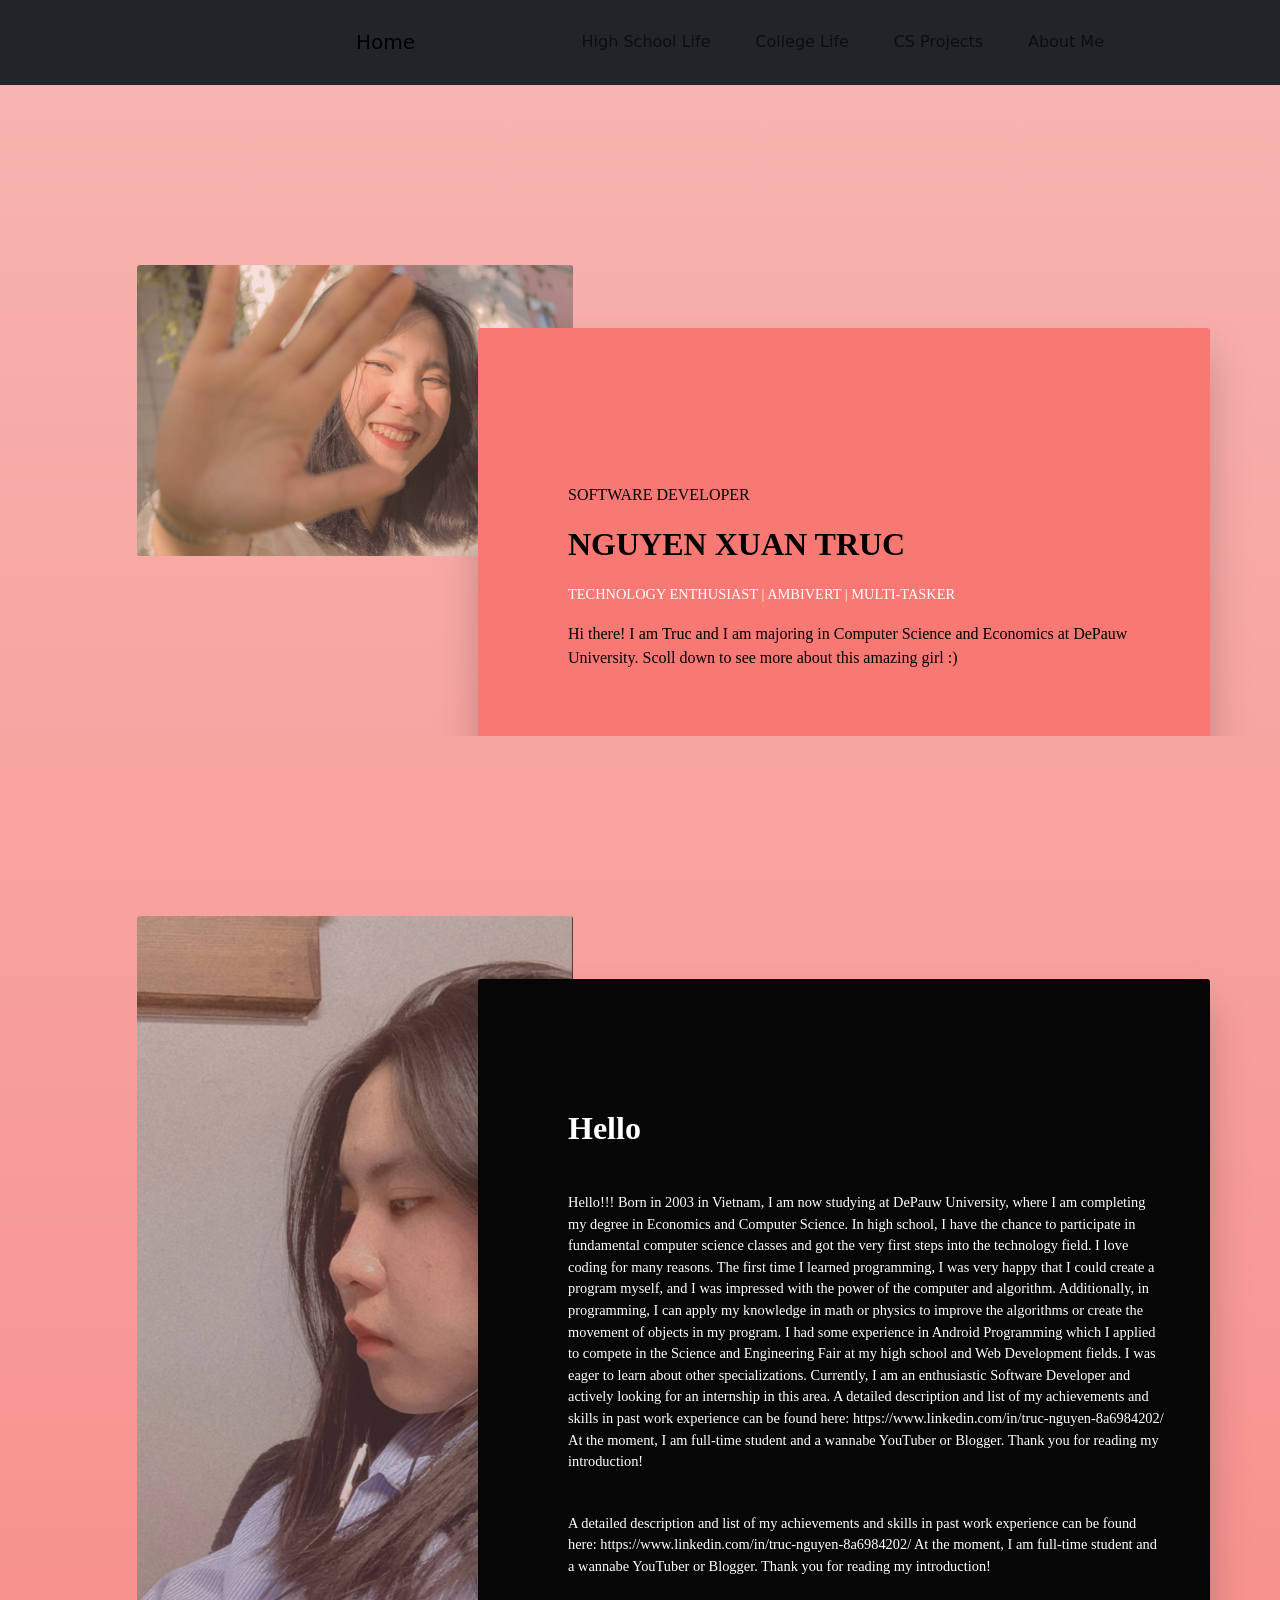
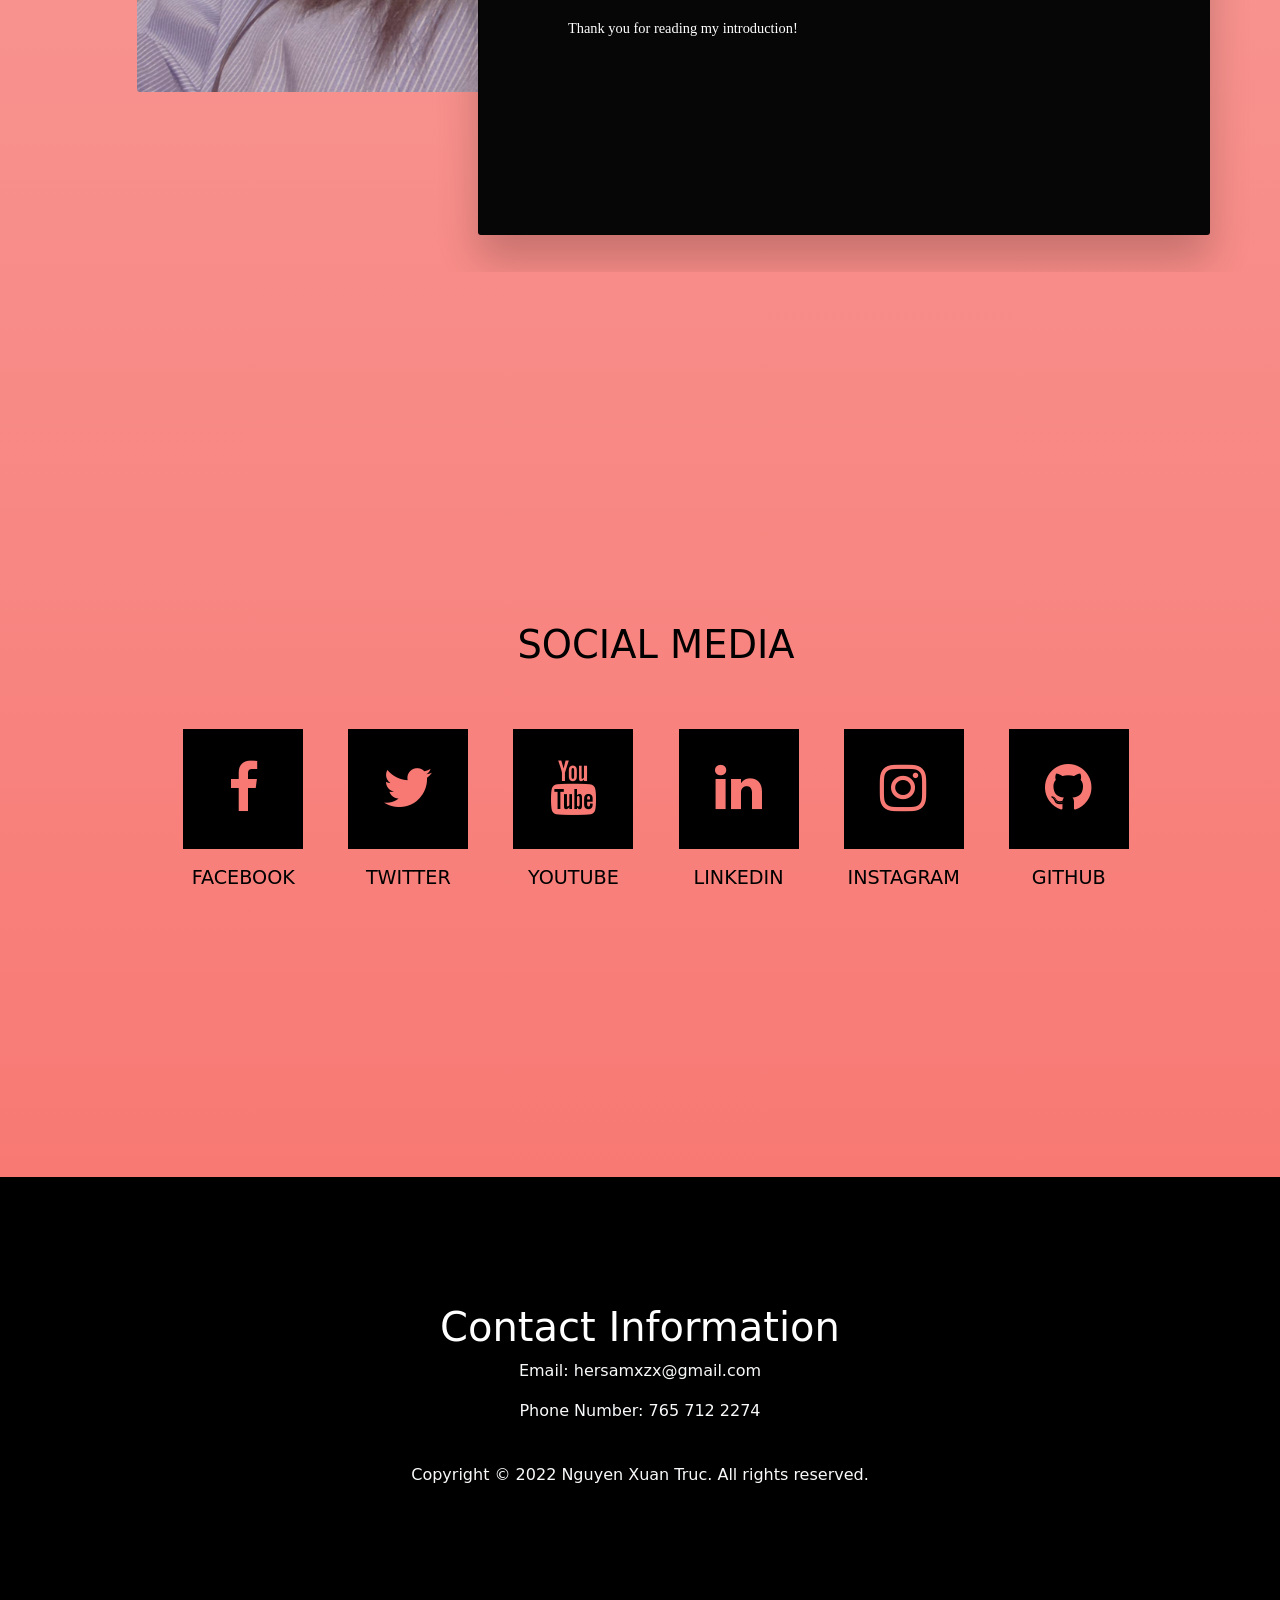
==== commit 0ff69a7a: "Create index.html" ====
--- a/index.html
+++ b/index.html
@@ -1,216 +1,216 @@
-<!DOCTYPE html>
-<html lang="en">
-<head>
-    <meta charset="UTF-8">
-    <meta http-equiv="X-UA-Compatible" content="IE=edge">
-    <meta name="viewport" content="width=device-width, initial-scale=1.0">
-    <title>Truc Nguyen</title>
-    <link rel="stylesheet" href="https://stackpath.bootstrapcdn.com/bootstrap/4.3.1/css/bootstrap.min.css" integrity="sha384-ggOyR0iXCbMQv3Xipma34MD+dH/1fQ784/j6cY/iJTQUOhcWr7x9JvoRxT2MZw1T"
-    crossorigin="anonymous" />
-    <link rel="stylesheet" href="https://use.fontawesome.com/releases/v5.7.2/css/all.css" integrity="sha384-fnmOCqbTlWIlj8LyTjo7mOUStjsKC4pOpQbqyi7RrhN7udi9RwhKkMHpvLbHG9Sr"
-    crossorigin="anonymous">
-    <link rel="stylesheet" href="https://cdn.jsdelivr.net/npm/bootstrap@5.1.3/dist/css/bootstrap.min.css" rel="stylesheet" integrity="sha384-1BmE4kWBq78iYhFldvKuhfTAU6auU8tT94WrHftjDbrCEXSU1oBoqyl2QvZ6jIW3" crossorigin="anonymous">
-    <link rel="stylesheet" href="../css/style.css">
-</head>
-
-<body>
-  <header>
-    <div class="container-fluid p-0">
-    <nav class="navbar navbar-expand-lg bg-dark">
-        <a class="navbar-brand" href="../index.html">
-          <i class="nav-item"></i>Home</a>
-        <button class="navbar-toggler" type="button" data-toggle="collapse" data-target="#navbarNav" aria-controls="navbarNav" aria-expanded="false"
-          aria-label="Toggle navigation">
-          <i class="fas fa-align-right text-black"></i>
-        </button>
-        <div class="collapse navbar-collapse" id="navbarNav">
-          <div class="mr-auto"></div>
-          <ul class="navbar-nav">
-                  <li class="nav-item dropdown">
-                      <div class="dropdown">
-                          <a href="#" class="nav-link">High School Life</a>
-                        <div class="dropdown-content">
-                            <a href="../academic_hc.html">Academic</a>
-                            <a href="../activities_hc.html">Activities</a>
-                        </div>
-                      </div>
-                  </li>
-                  <li class="nav-item dropdown">
-                    <div class="dropdown">
-                        <a href="#" class="nav-link">College Life</a>
-                      <div class="dropdown-content">
-                          <a href="../academic_C.html">Academic</a>
-                          <a href="../activities_C.html">Activities</a>
-                      </div>
-                    </div>
-                </li>
-                  <li class="nav-item">
-                    <a class="nav-link" href="../project.html"> CS Projects</a>                  </li>
-                    <li class="nav-item">
-                        <a class="nav-link" href="../aboutme.html"> About Me </a>
-                    </li>
-                </ul>
-            </div>
-          </nav>
-
-    <main> 
-      <section class="section-1">
-        <div class="container text-center">
-            <div class="row">
-                <div class="col-md-6">
-                <div class="pray">
-                    <img src="../assets/Nganchup.jpg" alt="Pray"
-                    width=100%
-                    height=100%
-                    />
-                </div>
-            </div>
-
-                <div class="col-md-6">
-                <div class="panel text-left text-black">
-                    <p class="pt-4 text-black">
-                      <h6>SOFTWARE DEVELOPER</h6>
-                          <h1>NGUYEN XUAN TRUC</h1>
-                          <p>
-                              TECHNOLOGY ENTHUSIAST | AMBIVERT | MULTI-TASKER
-                          </p>
-                      Hi there! I am Truc and I am majoring in Computer Science and Economics at DePauw University. Scoll down to see more about this amazing girl :) 
-                    </p>
-                </div>
-                </div>
-            </div>
-        </div>
-      </section>
-      
-        <section class="section-8">
-            <div class="container text-center">
-                <div class="row">
-                    <div class="col-md-6">
-                    <div class="pray">
-                        <img src="../assets/xuantruc.jpg" alt="Pray"
-                        width=50%
-                        height=30%
-                        />
-                    </div>
-                </div>
-                    <div class="col-md-6">
-                    <div class="panel text-left text-white">
-                        <h1>Hello</h1>
-                        <p class="pt-4 text-white">
-                            Hello!!!
-
-                            Born in 2003 in Vietnam, I am now studying at DePauw University, where I am completing my degree in Economics and Computer Science. In high school, I have the chance to participate in fundamental computer science classes and got the very first steps into the technology field. I love coding for many reasons. The first time I learned programming, I was very happy that I could create a program myself, and I was impressed with the power of the computer and algorithm. Additionally, in programming, I can apply my knowledge in math or physics to improve the algorithms or create the movement of objects in my program. 
-                            I had some experience in Android Programming which I applied to compete in the Science and Engineering Fair at my high school and Web Development fields. I was eager to learn about other specializations. 
-                            Currently, I am an enthusiastic Software Developer and actively looking for an internship in this area. 
-
-                            A detailed description and list of my achievements and skills in past work experience can be found here: https://www.linkedin.com/in/truc-nguyen-8a6984202/
-                            
-                            At the moment, I am full-time student and a wannabe YouTuber or Blogger.
-                            Thank you for reading my introduction!
-                            
-                            
-                            
-                        </p>
-                        <p class="pt-4 text-white">
-                        
-                            A detailed description and list of my achievements and skills in past work experience can be found here: https://www.linkedin.com/in/truc-nguyen-8a6984202/
-                            
-                            At the moment, I am full-time student and a wannabe YouTuber or Blogger.
-                            Thank you for reading my introduction!                           
-                        </p>
-                        <p class="pt-4 text-white">
-                                                        
-                            Thank you for reading my introduction!
-                            
-                        </p>
-                    </div>
-                    </div>
-                </div>
-            </div>
-            </section>
-        
-        
-            <head>
-
-                <link href="https://fonts.googleapis.com/css?family=Raleway+Dots" rel="stylesheet" type="text/css">
-                <link href="https://maxcdn.bootstrapcdn.com/font-awesome/4.7.0/css/font-awesome.min.css" rel="stylesheet" type="text/css">
-              
-              </head>
-              <section class="section-2">
-                <ul id="services">
-                  <h2>Social Media</h2>
-                  <li>
-                    <div class="facebook">
-                      <a href="https://www.facebook.com/trucxuan1042003">
-                        <i class="fa fa-facebook" aria-hidden="true"></i>
-                      </a>
-                    </div>
-                    <span>Facebook</span>
-                  </li>
-                  <li>
-                    <div class="twitter">
-                      <a href="https://twitter.com/colorlib/">
-                        <i class="fa fa-twitter" aria-hidden="true"></i>
-                      </a>
-                    </div>
-                    <span>Twitter</span>
-                  </li>
-                  <li>
-                    <div class="youtube">
-                      <a href="https://www.youtube.com/channel/UCZ73Z2juv7iGsXenfbhAqUg">
-                        <i class="fa fa-youtube" aria-hidden="true"></i>
-                      </a>
-                    </div>
-                    <span>YouTube</span>
-                  </li>
-                  <li>
-                    <div class="linkedin">
-                      <a href="https://www.linkedin.com/in/truc-nguyen-8a6984202/">
-                        <i class="fa fa-linkedin" aria-hidden="true"></i>
-                      </a>
-                    </div>
-                    <span>LinkedIn</span>
-                  </li>
-                  <li>
-                    <div class="instagram">
-                      <a href="https://www.instagram.com/xuantruc_ng/">
-                        <i class="fa fa-instagram" aria-hidden="true"></i>
-                      </a>
-                    </div>
-                    <span>Instagram</span>
-                  </li>
-                  <li>
-                    <div class="github">
-                      <a href="https://github.com/trucnguyen10/">
-                        <i class="fa fa-github" aria-hidden="true"></i>
-                      </a>
-                    </div>
-                    <span>Github</span>
-                  </li>
-                </ul>
-              </section>
-    </main>
-  </header>
-
-    <footer>
-      <div class="container-fluid p-0">
-        <div class="row text-center">
-         <div class=""col-md-5 col-md-5>
-          <h1 class="text-white"> Contact Information </h1>
-          <p class="text-light"> Email: hersamxzx@gmail.com </p>
-          <p class="text-light"> Phone Number: 765 712 2274 </p>
-          <p class="pt-4 text-light"> Copyright © 2022 Nguyen Xuan Truc. All rights reserved. </p>
-          </div>
-         </div>
-        </div>
-      </div>
-
-    </footer>
-    <script src="https://cdnjs.cloudflare.com/ajax/libs/jquery/3.3.1/jquery.min.js"></script>
-  <script src="https://cdnjs.cloudflare.com/ajax/libs/popper.js/1.14.7/umd/popper.min.js" integrity="sha384-UO2eT0CpHqdSJQ6hJty5KVphtPhzWj9WO1clHTMGa3JDZwrnQq4sF86dIHNDz0W1"
-    crossorigin="anonymous"></script>
-  <script src="https://stackpath.bootstrapcdn.com/bootstrap/4.3.1/js/bootstrap.min.js" integrity="sha384-JjSmVgyd0p3pXB1rRibZUAYoIIy6OrQ6VrjIEaFf/nJGzIxFDsf4x0xIM+B07jRM"
-    crossorigin="anonymous"></script>
-
-  </body>
-  </html>
+<!DOCTYPE html>
+<html lang="en">
+<head>
+    <meta charset="UTF-8">
+    <meta http-equiv="X-UA-Compatible" content="IE=edge">
+    <meta name="viewport" content="width=device-width, initial-scale=1.0">
+    <title>Truc Nguyen</title>
+    <link rel="stylesheet" href="https://stackpath.bootstrapcdn.com/bootstrap/4.3.1/css/bootstrap.min.css" integrity="sha384-ggOyR0iXCbMQv3Xipma34MD+dH/1fQ784/j6cY/iJTQUOhcWr7x9JvoRxT2MZw1T"
+    crossorigin="anonymous" />
+    <link rel="stylesheet" href="https://use.fontawesome.com/releases/v5.7.2/css/all.css" integrity="sha384-fnmOCqbTlWIlj8LyTjo7mOUStjsKC4pOpQbqyi7RrhN7udi9RwhKkMHpvLbHG9Sr"
+    crossorigin="anonymous">
+    <link rel="stylesheet" href="https://cdn.jsdelivr.net/npm/bootstrap@5.1.3/dist/css/bootstrap.min.css" rel="stylesheet" integrity="sha384-1BmE4kWBq78iYhFldvKuhfTAU6auU8tT94WrHftjDbrCEXSU1oBoqyl2QvZ6jIW3" crossorigin="anonymous">
+    <link rel="stylesheet" href="../css/style.css">
+</head>
+
+<body>
+  <header>
+    <div class="container-fluid p-0">
+    <nav class="navbar navbar-expand-lg bg-dark">
+        <a class="navbar-brand" href="../index.html">
+          <i class="nav-item"></i>Home</a>
+        <button class="navbar-toggler" type="button" data-toggle="collapse" data-target="#navbarNav" aria-controls="navbarNav" aria-expanded="false"
+          aria-label="Toggle navigation">
+          <i class="fas fa-align-right text-black"></i>
+        </button>
+        <div class="collapse navbar-collapse" id="navbarNav">
+          <div class="mr-auto"></div>
+          <ul class="navbar-nav">
+                  <li class="nav-item dropdown">
+                      <div class="dropdown">
+                          <a href="#" class="nav-link">High School Life</a>
+                        <div class="dropdown-content">
+                            <a href="../academic_hc.html">Academic</a>
+                            <a href="../activities_hc.html">Activities</a>
+                        </div>
+                      </div>
+                  </li>
+                  <li class="nav-item dropdown">
+                    <div class="dropdown">
+                        <a href="#" class="nav-link">College Life</a>
+                      <div class="dropdown-content">
+                          <a href="../academic_C.html">Academic</a>
+                          <a href="../activities_C.html">Activities</a>
+                      </div>
+                    </div>
+                </li>
+                  <li class="nav-item">
+                    <a class="nav-link" href="../project.html"> CS Projects</a>                  </li>
+                    <li class="nav-item">
+                        <a class="nav-link" href="../aboutme.html"> About Me </a>
+                    </li>
+                </ul>
+            </div>
+          </nav>
+
+    <main> 
+      <section class="section-1">
+        <div class="container text-center">
+            <div class="row">
+                <div class="col-md-6">
+                <div class="pray">
+                    <img src="../assets/Nganchup.jpg" alt="Pray"
+                    width=100%
+                    height=100%
+                    />
+                </div>
+            </div>
+
+                <div class="col-md-6">
+                <div class="panel text-left text-black">
+                    <p class="pt-4 text-black">
+                      <h6>SOFTWARE DEVELOPER</h6>
+                          <h1>NGUYEN XUAN TRUC</h1>
+                          <p>
+                              TECHNOLOGY ENTHUSIAST | AMBIVERT | MULTI-TASKER
+                          </p>
+                      Hi there! I am Truc and I am majoring in Computer Science and Economics at DePauw University. Scoll down to see more about this amazing girl :) 
+                    </p>
+                </div>
+                </div>
+            </div>
+        </div>
+      </section>
+      
+        <section class="section-8">
+            <div class="container text-center">
+                <div class="row">
+                    <div class="col-md-6">
+                    <div class="pray">
+                        <img src="../assets/xuantruc.jpg" alt="Pray"
+                        width=50%
+                        height=30%
+                        />
+                    </div>
+                </div>
+                    <div class="col-md-6">
+                    <div class="panel text-left text-white">
+                        <h1>Hello</h1>
+                        <p class="pt-4 text-white">
+                            Hello!!!
+
+                            Born in 2003 in Vietnam, I am now studying at DePauw University, where I am completing my degree in Economics and Computer Science. In high school, I have the chance to participate in fundamental computer science classes and got the very first steps into the technology field. I love coding for many reasons. The first time I learned programming, I was very happy that I could create a program myself, and I was impressed with the power of the computer and algorithm. Additionally, in programming, I can apply my knowledge in math or physics to improve the algorithms or create the movement of objects in my program. 
+                            I had some experience in Android Programming which I applied to compete in the Science and Engineering Fair at my high school and Web Development fields. I was eager to learn about other specializations. 
+                            Currently, I am an enthusiastic Software Developer and actively looking for an internship in this area. 
+
+                            A detailed description and list of my achievements and skills in past work experience can be found here: https://www.linkedin.com/in/truc-nguyen-8a6984202/
+                            
+                            At the moment, I am full-time student and a wannabe YouTuber or Blogger.
+                            Thank you for reading my introduction!
+                            
+                            
+                            
+                        </p>
+                        <p class="pt-4 text-white">
+                        
+                            A detailed description and list of my achievements and skills in past work experience can be found here: https://www.linkedin.com/in/truc-nguyen-8a6984202/
+                            
+                            At the moment, I am full-time student and a wannabe YouTuber or Blogger.
+                            Thank you for reading my introduction!                           
+                        </p>
+                        <p class="pt-4 text-white">
+                                                        
+                            Thank you for reading my introduction!
+                            
+                        </p>
+                    </div>
+                    </div>
+                </div>
+            </div>
+            </section>
+        
+        
+            <head>
+
+                <link href="https://fonts.googleapis.com/css?family=Raleway+Dots" rel="stylesheet" type="text/css">
+                <link href="https://maxcdn.bootstrapcdn.com/font-awesome/4.7.0/css/font-awesome.min.css" rel="stylesheet" type="text/css">
+              
+              </head>
+              <section class="section-2">
+                <ul id="services">
+                  <h2>Social Media</h2>
+                  <li>
+                    <div class="facebook">
+                      <a href="https://www.facebook.com/trucxuan1042003">
+                        <i class="fa fa-facebook" aria-hidden="true"></i>
+                      </a>
+                    </div>
+                    <span>Facebook</span>
+                  </li>
+                  <li>
+                    <div class="twitter">
+                      <a href="https://twitter.com/colorlib/">
+                        <i class="fa fa-twitter" aria-hidden="true"></i>
+                      </a>
+                    </div>
+                    <span>Twitter</span>
+                  </li>
+                  <li>
+                    <div class="youtube">
+                      <a href="https://www.youtube.com/channel/UCZ73Z2juv7iGsXenfbhAqUg">
+                        <i class="fa fa-youtube" aria-hidden="true"></i>
+                      </a>
+                    </div>
+                    <span>YouTube</span>
+                  </li>
+                  <li>
+                    <div class="linkedin">
+                      <a href="https://www.linkedin.com/in/truc-nguyen-8a6984202/">
+                        <i class="fa fa-linkedin" aria-hidden="true"></i>
+                      </a>
+                    </div>
+                    <span>LinkedIn</span>
+                  </li>
+                  <li>
+                    <div class="instagram">
+                      <a href="https://www.instagram.com/xuantruc_ng/">
+                        <i class="fa fa-instagram" aria-hidden="true"></i>
+                      </a>
+                    </div>
+                    <span>Instagram</span>
+                  </li>
+                  <li>
+                    <div class="github">
+                      <a href="https://github.com/trucnguyen10/">
+                        <i class="fa fa-github" aria-hidden="true"></i>
+                      </a>
+                    </div>
+                    <span>Github</span>
+                  </li>
+                </ul>
+              </section>
+    </main>
+  </header>
+
+    <footer>
+      <div class="container-fluid p-0">
+        <div class="row text-center">
+         <div class=""col-md-5 col-md-5>
+          <h1 class="text-white"> Contact Information </h1>
+          <p class="text-light"> Email: hersamxzx@gmail.com </p>
+          <p class="text-light"> Phone Number: 765 712 2274 </p>
+          <p class="pt-4 text-light"> Copyright © 2022 Nguyen Xuan Truc. All rights reserved. </p>
+          </div>
+         </div>
+        </div>
+      </div>
+
+    </footer>
+    <script src="https://cdnjs.cloudflare.com/ajax/libs/jquery/3.3.1/jquery.min.js"></script>
+  <script src="https://cdnjs.cloudflare.com/ajax/libs/popper.js/1.14.7/umd/popper.min.js" integrity="sha384-UO2eT0CpHqdSJQ6hJty5KVphtPhzWj9WO1clHTMGa3JDZwrnQq4sF86dIHNDz0W1"
+    crossorigin="anonymous"></script>
+  <script src="https://stackpath.bootstrapcdn.com/bootstrap/4.3.1/js/bootstrap.min.js" integrity="sha384-JjSmVgyd0p3pXB1rRibZUAYoIIy6OrQ6VrjIEaFf/nJGzIxFDsf4x0xIM+B07jRM"
+    crossorigin="anonymous"></script>
+
+  </body>
+  </html>
--- a/css/style.css
+++ b/css/style.css
@@ -76,12 +76,13 @@
     text-decoration: none;
     font-size: 24px;
     margin-top: 50px;
-    background: white;
+    background: linear-gradient(to bottom, #f7b5b2, #f87974);
     padding: 20px;
     max-width: 300px;
 }
 
 @import url('https://fonts.googleapis.com/css2?family=Poppins:wght@200&display=swap');
+
 
 .dropdown-content {
     display: none;
@@ -127,6 +128,7 @@
 header .row .col-md-7 {
     padding: 22vmin 1vmin;
     padding-bottom: 35vmin;
+    margin-left: 20px; 
 }
 
 header .row .col-md-5 {
@@ -139,7 +141,7 @@
 
 header {
     background: #f75c82;
-    background: white;
+    background: linear-gradient(to bottom, #f7b5b2, #f87974);
 }
 
 header .container .col-md-7 {
@@ -203,7 +205,7 @@
 
 .section-1 .row .col-md-6 .panel p {
     font-size: 0.9em;
-    color: #f87974;
+    color: white;
 }
 
 /* section 2 */
@@ -375,4 +377,4 @@
 .section-8 .row .col-md-6 .panel p {
     font-size: 0.9em;
     color: #000000;
-}+}
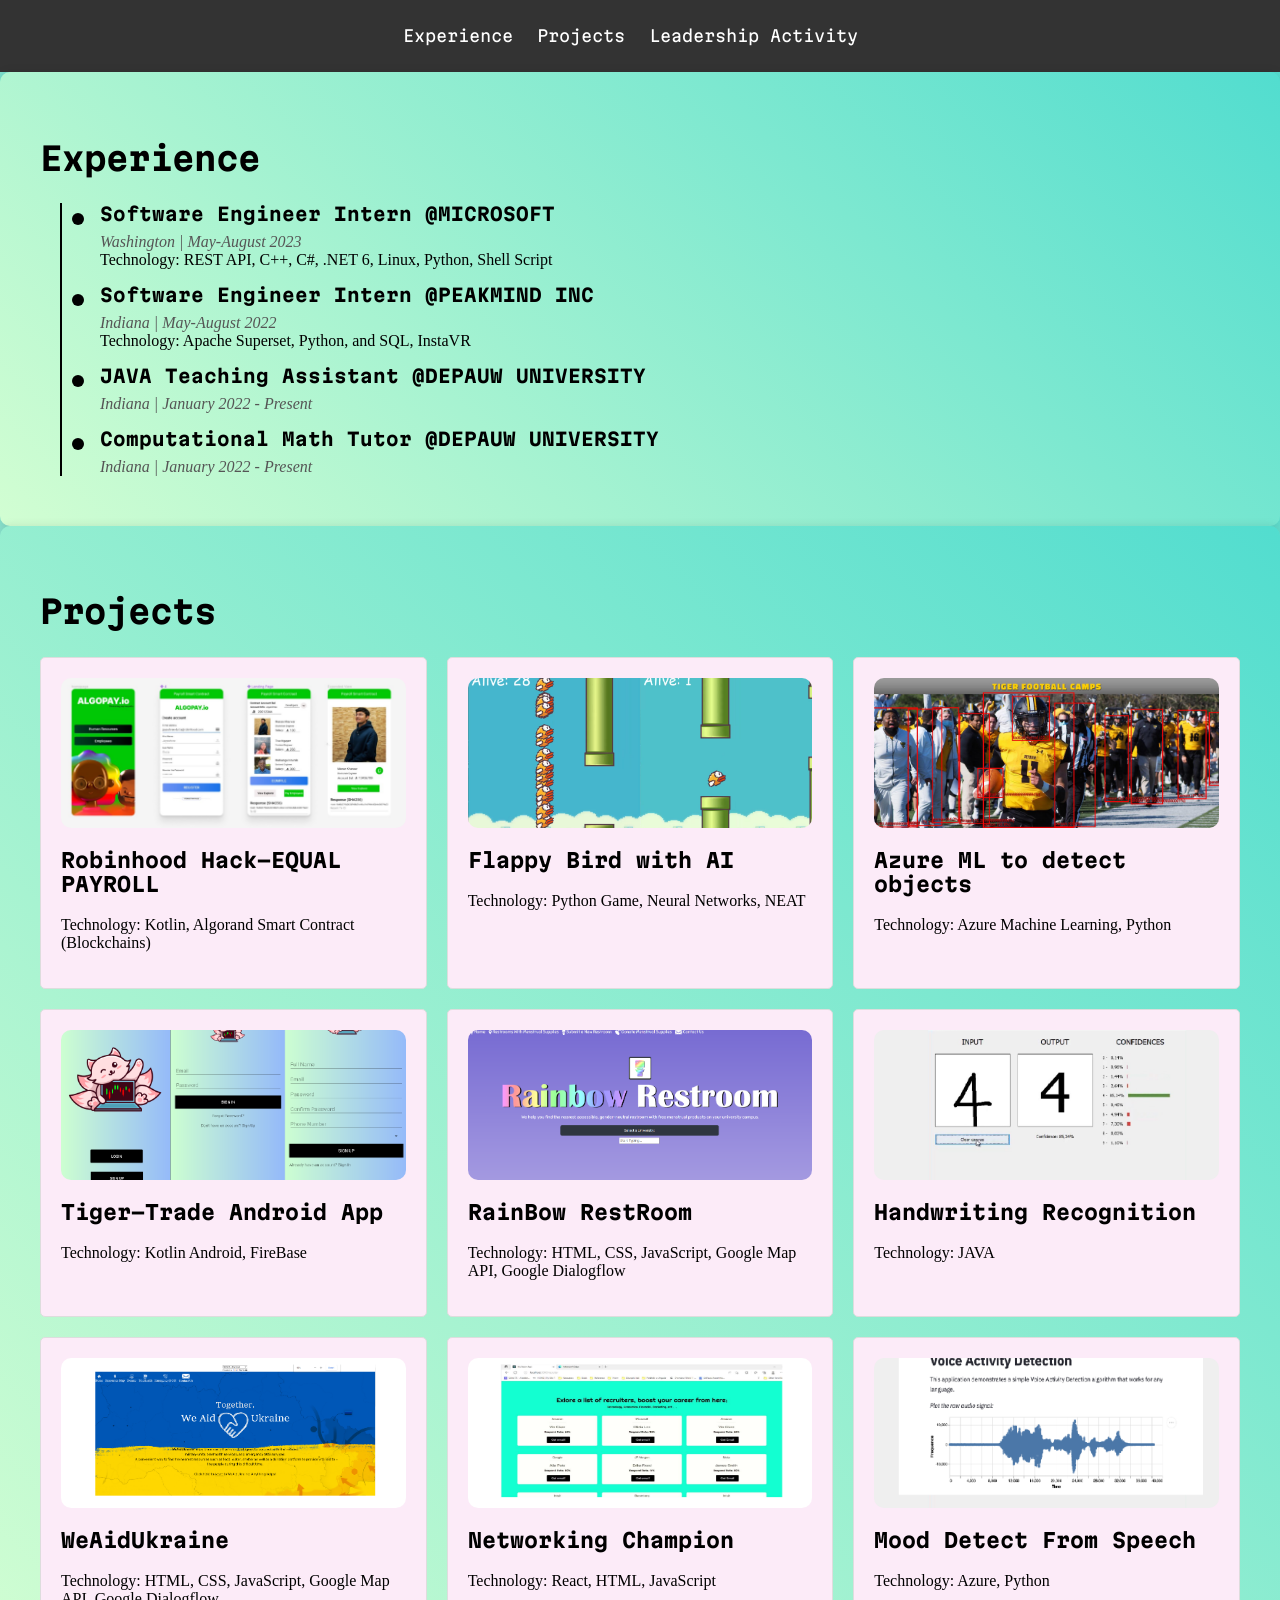
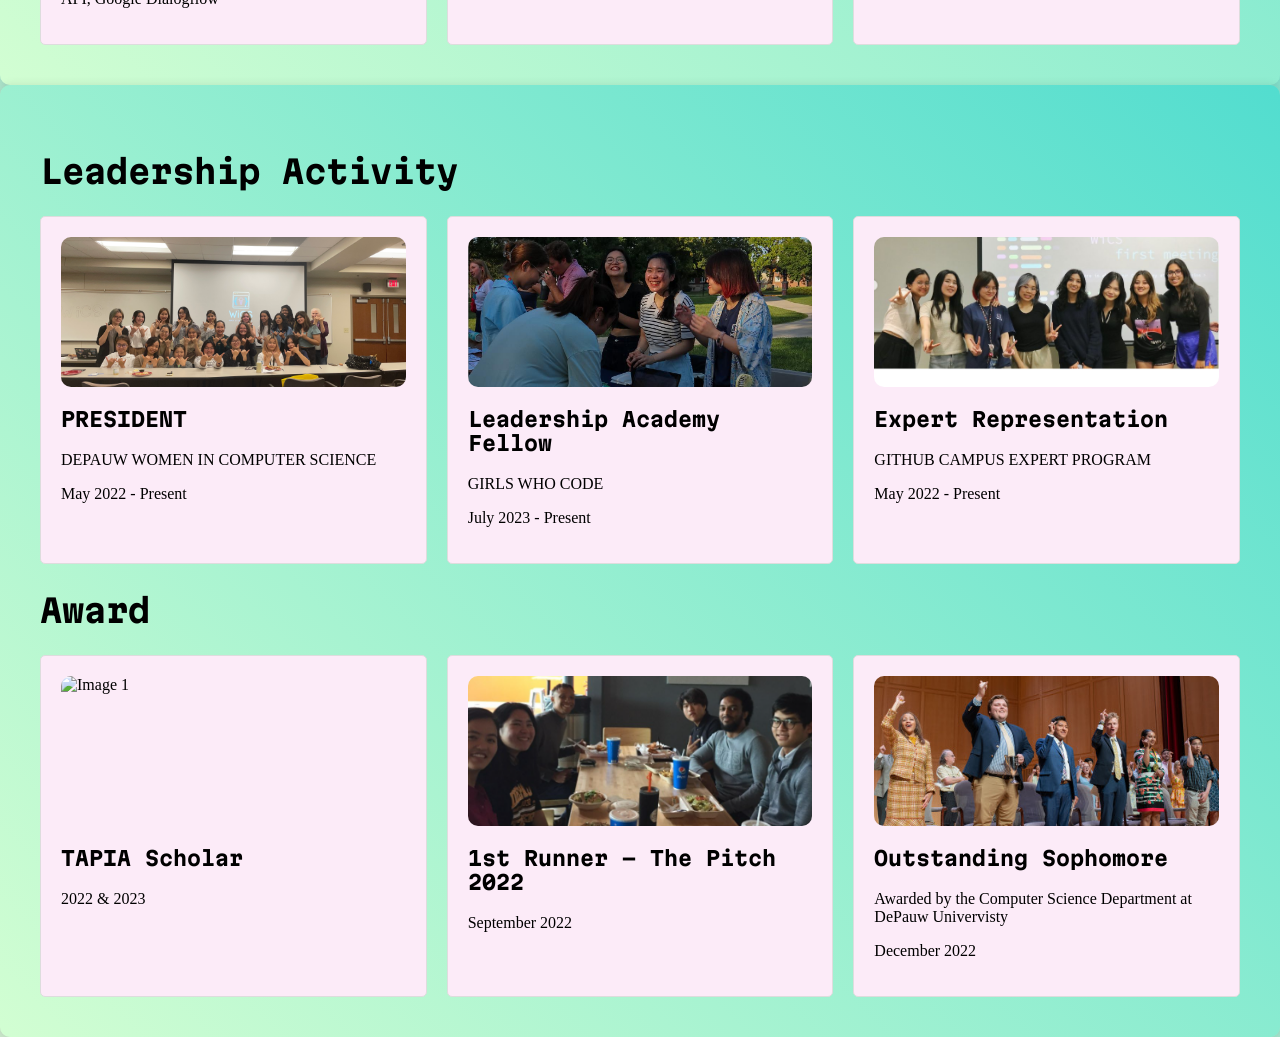
==== commit b9ca1c66: "first commit" ====
--- a/index.html
+++ b/index.html
@@ -2,215 +2,194 @@
 <html lang="en">
 <head>
     <meta charset="UTF-8">
-    <meta http-equiv="X-UA-Compatible" content="IE=edge">
     <meta name="viewport" content="width=device-width, initial-scale=1.0">
-    <title>Truc Nguyen</title>
-    <link rel="stylesheet" href="https://stackpath.bootstrapcdn.com/bootstrap/4.3.1/css/bootstrap.min.css" integrity="sha384-ggOyR0iXCbMQv3Xipma34MD+dH/1fQ784/j6cY/iJTQUOhcWr7x9JvoRxT2MZw1T"
-    crossorigin="anonymous" />
-    <link rel="stylesheet" href="https://use.fontawesome.com/releases/v5.7.2/css/all.css" integrity="sha384-fnmOCqbTlWIlj8LyTjo7mOUStjsKC4pOpQbqyi7RrhN7udi9RwhKkMHpvLbHG9Sr"
-    crossorigin="anonymous">
-    <link rel="stylesheet" href="https://cdn.jsdelivr.net/npm/bootstrap@5.1.3/dist/css/bootstrap.min.css" rel="stylesheet" integrity="sha384-1BmE4kWBq78iYhFldvKuhfTAU6auU8tT94WrHftjDbrCEXSU1oBoqyl2QvZ6jIW3" crossorigin="anonymous">
-    <link rel="stylesheet" href="../css/style.css">
+    <title>My Resume</title>
+    <link rel="stylesheet" href="style.css">
+    <style>
+        @import url('https://fonts.googleapis.com/css2?family=Martian+Mono:wght@300&display=swap');
+    </style>
 </head>
+<body>
+    <header>
+        <nav>
+            <ul>
+                <li><a href="#experience">Experience</a></li>
+                <li><a href="#projects">Projects</a></li>
+                <li><a href="#leadership-activity">Leadership Activity</a></li>
+            </ul>
+        </nav>
+    </header>
 
-<body>
-  <header>
-    <div class="container-fluid p-0">
-    <nav class="navbar navbar-expand-lg bg-dark">
-        <a class="navbar-brand" href="../index.html">
-          <i class="nav-item"></i>Home</a>
-        <button class="navbar-toggler" type="button" data-toggle="collapse" data-target="#navbarNav" aria-controls="navbarNav" aria-expanded="false"
-          aria-label="Toggle navigation">
-          <i class="fas fa-align-right text-black"></i>
-        </button>
-        <div class="collapse navbar-collapse" id="navbarNav">
-          <div class="mr-auto"></div>
-          <ul class="navbar-nav">
-                  <li class="nav-item dropdown">
-                      <div class="dropdown">
-                          <a href="#" class="nav-link">High School Life</a>
-                        <div class="dropdown-content">
-                            <a href="../academic_hc.html">Academic</a>
-                            <a href="../activities_hc.html">Activities</a>
-                        </div>
-                      </div>
-                  </li>
-                  <li class="nav-item dropdown">
-                    <div class="dropdown">
-                        <a href="#" class="nav-link">College Life</a>
-                      <div class="dropdown-content">
-                          <a href="../academic_C.html">Academic</a>
-                          <a href="../activities_C.html">Activities</a>
-                      </div>
-                    </div>
-                </li>
-                  <li class="nav-item">
-                    <a class="nav-link" href="../project.html"> CS Projects</a>                  </li>
-                    <li class="nav-item">
-                        <a class="nav-link" href="../aboutme.html"> About Me </a>
-                    </li>
-                </ul>
+    <section id="experience">
+        <h1>Experience</h1>
+        <div class="timeline">
+            <!-- Experience Item 1 -->
+            <div class="timeline-item">
+                <h2>Software Engineer Intern @MICROSOFT</h2>
+                <p>Washington | May-August 2023</p>
+                <p1>Technology: REST API, C++, C#, .NET 6, Linux, Python, Shell Script</p1>
             </div>
-          </nav>
-
-    <main> 
-      <section class="section-1">
-        <div class="container text-center">
-            <div class="row">
-                <div class="col-md-6">
-                <div class="pray">
-                    <img src="../assets/Nganchup.jpg" alt="Pray"
-                    width=100%
-                    height=100%
-                    />
-                </div>
+    
+            <!-- Experience Item 2 -->
+            <div class="timeline-item">
+                <h2>Software Engineer Intern @PEAKMIND INC</h2>
+                <p>Indiana | May-August 2022</p>
+                <p1>Technology: Apache Superset, Python, and SQL, InstaVR</p1>
             </div>
-
-                <div class="col-md-6">
-                <div class="panel text-left text-black">
-                    <p class="pt-4 text-black">
-                      <h6>SOFTWARE DEVELOPER</h6>
-                          <h1>NGUYEN XUAN TRUC</h1>
-                          <p>
-                              TECHNOLOGY ENTHUSIAST | AMBIVERT | MULTI-TASKER
-                          </p>
-                      Hi there! I am Truc and I am majoring in Computer Science and Economics at DePauw University. Scoll down to see more about this amazing girl :) 
-                    </p>
-                </div>
-                </div>
+    
+            <!-- Experience Item 3 -->
+            <div class="timeline-item">
+                <h2>JAVA Teaching Assistant @DEPAUW UNIVERSITY</h2>
+                <p>Indiana | January 2022 - Present</p>
+            </div>
+    
+            <!-- Experience Item 4 -->
+            <div class="timeline-item">
+                <h2>Computational Math Tutor @DEPAUW UNIVERSITY</h2>
+                <p></p>
+                <p>Indiana | January 2022 - Present</p>
             </div>
         </div>
-      </section>
-      
-        <section class="section-8">
-            <div class="container text-center">
-                <div class="row">
-                    <div class="col-md-6">
-                    <div class="pray">
-                        <img src="../assets/xuantruc.jpg" alt="Pray"
-                        width=50%
-                        height=30%
-                        />
-                    </div>
-                </div>
-                    <div class="col-md-6">
-                    <div class="panel text-left text-white">
-                        <h1>Hello</h1>
-                        <p class="pt-4 text-white">
-                            Hello!!!
+    </section>
+    
 
-                            Born in 2003 in Vietnam, I am now studying at DePauw University, where I am completing my degree in Economics and Computer Science. In high school, I have the chance to participate in fundamental computer science classes and got the very first steps into the technology field. I love coding for many reasons. The first time I learned programming, I was very happy that I could create a program myself, and I was impressed with the power of the computer and algorithm. Additionally, in programming, I can apply my knowledge in math or physics to improve the algorithms or create the movement of objects in my program. 
-                            I had some experience in Android Programming which I applied to compete in the Science and Engineering Fair at my high school and Web Development fields. I was eager to learn about other specializations. 
-                            Currently, I am an enthusiastic Software Developer and actively looking for an internship in this area. 
+    <section id="projects">
+        <h1>Projects</h1>
+        <div class="card-container">
+            <!-- Card 1 -->
+            <div class="card">
+                <a href="https://github.com/trucnguyen10/Robinhood_Hackathon_Payroll" target="_blank">
+                    <img src="photo/robinhood.png" alt="Project 1">
+                    <h3>Robinhood Hack-EQUAL PAYROLL</h3>
+                </a>
+                <p>Technology: Kotlin, Algorand Smart Contract (Blockchains)</p>
+            </div>
+            <!-- Card 3 -->
+            <div class="card">
+                <a href="https://github.com/trucnguyen10/FlappyBird_AIPlaying" target="_blank">
+                    <img src="photo/flappy.png" alt="Project 3">
+                    <h3>Flappy Bird with AI</h3>
+                </a>
+                <p>Technology: Python Game, Neural Networks, NEAT</p>
+            </div>
+            <!-- Card 4 -->
+            <div class="card">
+                <a href="https://github.com/trucnguyen10/Azure_computer_vision" target="_blank">
+                    <img src="photo/azure.jpg" alt="Project 4">
+                    <h3>Azure ML to detect objects</h3>
+                </a>
+                <p>Technology: Azure Machine Learning, Python</p>
+            </div>
+            <!-- Card 5 -->
+            <div class="card">
+                <a href="https://github.com/trucnguyen10/TigerTrade" target="_blank">
+                    <img src="photo/android.png" alt="Project 5">
+                    <h3>Tiger-Trade Android App</h3>
+                </a>
+                <p>Technology: Kotlin Android, FireBase</p>
+            </div>
+            <!-- Card 6 -->
+            <div class="card">
+                <a href="https://github.com/trucnguyen10/Rainbow-RestRoom" target="_blank">
+                    <img src="photo/rainbow.png" alt="Project 6">
+                    <h3>RainBow RestRoom</h3>
+                </a>
+                <p>Technology: HTML, CSS, JavaScript, Google Map API, Google Dialogflow</p>
+            </div>
+            <!-- Card 7 -->
+            <div class="card">
+                <a href="https://github.com/trucnguyen10/Handwriting-Recognition" target="_blank">
+                    <img src="photo/writing.png" alt="Project 7">
+                    <h3>Handwriting Recognition</h3>
+                </a>
+                <p>Technology: JAVA</p>
+            </div>
+            <!-- Repeat for other cards -->
+            <!-- Card 7 -->
+            <div class="card">
+                <a href="https://github.com/trucnguyen10/WeAidUkraine.github.io" target="_blank">
+                    <img src="photo/weaid.png" alt="Project 7">
+                    <h3>WeAidUkraine</h3>
+                </a>
+                <p>Technology: HTML, CSS, JavaScript, Google Map API, Google Dialogflow</p>
+            </div>
+            <!-- Repeat for other cards -->
+            <div class="card">
+                <a href="https://github.com/trucnguyen10/networking-champion-hackathon" target="_blank">
+                    <img src="photo/network.png" alt="Project 7">
+                    <h3>Networking Champion</h3>
+                </a>
+                <p>Technology: React, HTML, JavaScript</p>
+            </div>
+            <!-- Repeat for other cards -->
+            <div class="card">
+                <a href="https://github.com/trucnguyen10/Mood-Detect-From-Speech" target="_blank">
+                    <img src="photo/modd.png" alt="Project 7">
+                    <h3>Mood Detect From Speech</h3>
+                </a>
+                <p>Technology: Azure, Python</p>
+            </div>
+            <!-- Repeat for other cards -->
+        </div>
+    </section>
+    
 
-                            A detailed description and list of my achievements and skills in past work experience can be found here: https://www.linkedin.com/in/truc-nguyen-8a6984202/
-                            
-                            At the moment, I am full-time student and a wannabe YouTuber or Blogger.
-                            Thank you for reading my introduction!
-                            
-                            
-                            
-                        </p>
-                        <p class="pt-4 text-white">
-                        
-                            A detailed description and list of my achievements and skills in past work experience can be found here: https://www.linkedin.com/in/truc-nguyen-8a6984202/
-                            
-                            At the moment, I am full-time student and a wannabe YouTuber or Blogger.
-                            Thank you for reading my introduction!                           
-                        </p>
-                        <p class="pt-4 text-white">
-                                                        
-                            Thank you for reading my introduction!
-                            
-                        </p>
-                    </div>
-                    </div>
-                </div>
+    <section id="leadership-activity">
+        <h1>Leadership Activity</h1>
+        <div class="card-container">
+            <!-- Card 1 -->
+            <div class="card">
+                <img src="photo/wics.JPG" alt="Image 1">
+                <h3>PRESIDENT</h3>
+                <p>DEPAUW WOMEN IN COMPUTER SCIENCE</p>
+                <p>May 2022 - Present</p>
+
             </div>
-            </section>
-        
-        
-            <head>
+            <!-- Card 2 -->
+            <div class="card">
+                <img src="photo/GWC.png" alt="Image 2">
+                <h3>Leadership Academy Fellow</h3>
+                <p>GIRLS WHO CODE</p>
+                <p>July 2023 - Present</p>
+            </div>
+            <!-- Card 3 -->
+            <div class="card">
+                <img src="photo/github.png" alt="Image 3">
+                <h3>Expert Representation</h3>
+                <p>GITHUB CAMPUS EXPERT PROGRAM</p>
+                <p>May 2022 - Present</p>
+            </div>
+            <!-- Repeat for other cards -->
+        </div>
 
-                <link href="https://fonts.googleapis.com/css?family=Raleway+Dots" rel="stylesheet" type="text/css">
-                <link href="https://maxcdn.bootstrapcdn.com/font-awesome/4.7.0/css/font-awesome.min.css" rel="stylesheet" type="text/css">
-              
-              </head>
-              <section class="section-2">
-                <ul id="services">
-                  <h2>Social Media</h2>
-                  <li>
-                    <div class="facebook">
-                      <a href="https://www.facebook.com/trucxuan1042003">
-                        <i class="fa fa-facebook" aria-hidden="true"></i>
-                      </a>
-                    </div>
-                    <span>Facebook</span>
-                  </li>
-                  <li>
-                    <div class="twitter">
-                      <a href="https://twitter.com/colorlib/">
-                        <i class="fa fa-twitter" aria-hidden="true"></i>
-                      </a>
-                    </div>
-                    <span>Twitter</span>
-                  </li>
-                  <li>
-                    <div class="youtube">
-                      <a href="https://www.youtube.com/channel/UCZ73Z2juv7iGsXenfbhAqUg">
-                        <i class="fa fa-youtube" aria-hidden="true"></i>
-                      </a>
-                    </div>
-                    <span>YouTube</span>
-                  </li>
-                  <li>
-                    <div class="linkedin">
-                      <a href="https://www.linkedin.com/in/truc-nguyen-8a6984202/">
-                        <i class="fa fa-linkedin" aria-hidden="true"></i>
-                      </a>
-                    </div>
-                    <span>LinkedIn</span>
-                  </li>
-                  <li>
-                    <div class="instagram">
-                      <a href="https://www.instagram.com/xuantruc_ng/">
-                        <i class="fa fa-instagram" aria-hidden="true"></i>
-                      </a>
-                    </div>
-                    <span>Instagram</span>
-                  </li>
-                  <li>
-                    <div class="github">
-                      <a href="https://github.com/trucnguyen10/">
-                        <i class="fa fa-github" aria-hidden="true"></i>
-                      </a>
-                    </div>
-                    <span>Github</span>
-                  </li>
-                </ul>
-              </section>
-    </main>
-  </header>
+        <h1>Award</h1>
+        <div class="card-container">
+            <!-- Card 1 -->
+            <div class="card">
+                <img src="photo/tapia.jpg" alt="Image 1">
+                <h3>TAPIA Scholar</h3>
+                <p>2022 & 2023 </p>
 
-    <footer>
-      <div class="container-fluid p-0">
-        <div class="row text-center">
-         <div class=""col-md-5 col-md-5>
-          <h1 class="text-white"> Contact Information </h1>
-          <p class="text-light"> Email: hersamxzx@gmail.com </p>
-          <p class="text-light"> Phone Number: 765 712 2274 </p>
-          <p class="pt-4 text-light"> Copyright © 2022 Nguyen Xuan Truc. All rights reserved. </p>
-          </div>
-         </div>
+            </div>
+            <!-- Card 2 -->
+            <div class="card">
+                <img src="photo/pitch.png" alt="Image 2">
+                <h3>1st Runner - The Pitch 2022</h3>
+                <p>September 2022</p>
+            </div>
+            <!-- Card 3 -->
+            <div class="card">
+                <img src="photo/cs.jpg" alt="Image 3">
+                <h3>Outstanding Sophomore</h3>
+                <p>Awarded by the Computer Science Department at DePauw Univervisty</p>
+                <p>December 2022</p>
+            </div>
+            <!-- Repeat for other cards -->
         </div>
-      </div>
+    </section>
+    
 
-    </footer>
-    <script src="https://cdnjs.cloudflare.com/ajax/libs/jquery/3.3.1/jquery.min.js"></script>
-  <script src="https://cdnjs.cloudflare.com/ajax/libs/popper.js/1.14.7/umd/popper.min.js" integrity="sha384-UO2eT0CpHqdSJQ6hJty5KVphtPhzWj9WO1clHTMGa3JDZwrnQq4sF86dIHNDz0W1"
-    crossorigin="anonymous"></script>
-  <script src="https://stackpath.bootstrapcdn.com/bootstrap/4.3.1/js/bootstrap.min.js" integrity="sha384-JjSmVgyd0p3pXB1rRibZUAYoIIy6OrQ6VrjIEaFf/nJGzIxFDsf4x0xIM+B07jRM"
-    crossorigin="anonymous"></script>
-
-  </body>
-  </html>
+    
+    <script src="script.js"></script>
+</body>
+</html>
--- a/style.css
+++ b/style.css
@@ -0,0 +1,194 @@
+/* Reset some default browser styles */
+html, body {
+    margin: 0;
+    padding: 0;
+    background: linear-gradient(45deg, #cbe8cb, #52ddcf); /* Apply green gradient background */
+    color: #000; /* Set text color to black */
+}
+
+/* Style the header and navigation bar */
+header {
+    background-color: #333; /* Darken the header background */
+    color: #fff;
+    text-align: center;
+    padding: 10px 0;
+}
+
+nav ul {
+    list-style: none;
+    padding: 0;
+}
+
+nav ul li {
+    display: inline;
+    margin-right: 20px;
+}
+
+nav ul li a {
+    text-decoration: none;
+    color: #fff;
+    font-family: 'Martian Mono', monospace;
+    transition: color 0.3s ease; /* Smooth color transition on hover */
+}
+
+nav ul li a:hover {
+    color: #007BFF; /* Change color on hover */
+}
+
+/* Style the sections */
+section {
+    padding: 40px;
+    border-radius: 10px;
+    box-shadow: 0 0 10px rgba(0, 0, 0, 0.1); /* Add a subtle shadow */
+    background: linear-gradient(45deg, #d2fed2, #52ddcf); /* Apply green gradient background */
+}
+
+h1 {
+    font-size: 32px;
+    color: #000; /* Set the text color to black */
+    font-family: 'Martian Mono', monospace;
+}
+
+h2 {
+    font-size: 32px;
+    color: #000; /* Set the text color to black */
+    font-family: 'Martian Mono', monospace;
+}
+
+h3 {
+    font-size: 20px;
+    color: #000; /* Set the text color to black */
+    font-family: 'Martian Mono', monospace;
+}
+
+/* Style the card container */
+.card-container {
+    display: flex;
+    flex-wrap: wrap;
+    gap: 20px;
+}
+
+.card {
+    background-color: #fcebf8;
+    border: 1px solid #ddd;
+    border-radius: 5px;
+    padding: 20px;
+    flex: 1;
+    min-width: 300px;
+    transition: transform 0.3s ease; /* Add a subtle transform effect on hover */
+}
+
+.card:hover {
+    transform: translateY(-5px); /* Lift the card on hover */
+}
+
+/* Style links */
+a {
+    color: #007BFF;
+    text-decoration: none;
+}
+
+a:hover {
+    text-decoration: underline;
+}
+
+/* Style for the timeline */
+.timeline {
+    position: relative;
+    margin-top: 20px;
+    padding-left: 40px;
+}
+
+.timeline::before {
+    content: '';
+    position: absolute;
+    left: 20px;
+    top: 0;
+    width: 2px;
+    height: 100%;
+    background-color: #000; /* Set the timeline color to black */
+}
+
+.timeline-item {
+    position: relative;
+    padding-left: 20px;
+    margin-bottom: 20px;
+}
+
+.timeline-item::before {
+    content: '';
+    position: absolute;
+    left: -8px;
+    top: 10px;
+    width: 12px;
+    height: 12px;
+    border-radius: 50%;
+    background-color: #000; /* Set the timeline connector color to black */
+}
+
+.timeline-item h2 {
+    font-size: 18px;
+    color: #000; /* Set the text color to black */
+    margin-bottom: 8px;
+}
+
+.timeline-item p {
+    margin: 0;
+    color: #555; /* Set the text color to a darker gray */
+    font-style: italic;
+}
+
+.timeline-item .location {
+    color: #007BFF;
+    font-weight: bold;
+}
+
+.timeline-item .technology {
+    color: #333; /* Dark gray color for technology */
+    font-style: normal;
+}
+
+/* Style for the card images */
+.card img {
+    max-width: 100%;
+    height: auto;
+    display: block;
+    width: 100%;
+    height: 150px;
+    object-fit: cover;
+    border-radius: 10px;
+    transition: transform 0.3s ease; /* Add a subtle transform effect on hover */
+}
+
+.card:hover img {
+    transform: scale(1.05); /* Enlarge the image on hover */
+}
+
+/* CSS for the fade-in animation */
+@keyframes fadeIn {
+    from {
+        opacity: 0;
+    }
+    to {
+        opacity: 1;
+    }
+}
+
+/* Apply the animation to the page content */
+body {
+    animation: fadeIn 5s ease-in-out;
+}
+
+.row {
+    display: flex;
+    flex-wrap: wrap;
+    justify-content: space-between;
+    margin-bottom: 20px;
+  }
+  
+  .timeline-item {
+    flex-basis: calc(33.33% - 10px);
+    /* 33.33% width with a small gap between cards */
+    margin-bottom: 10px;
+    box-sizing: border-box;
+  }
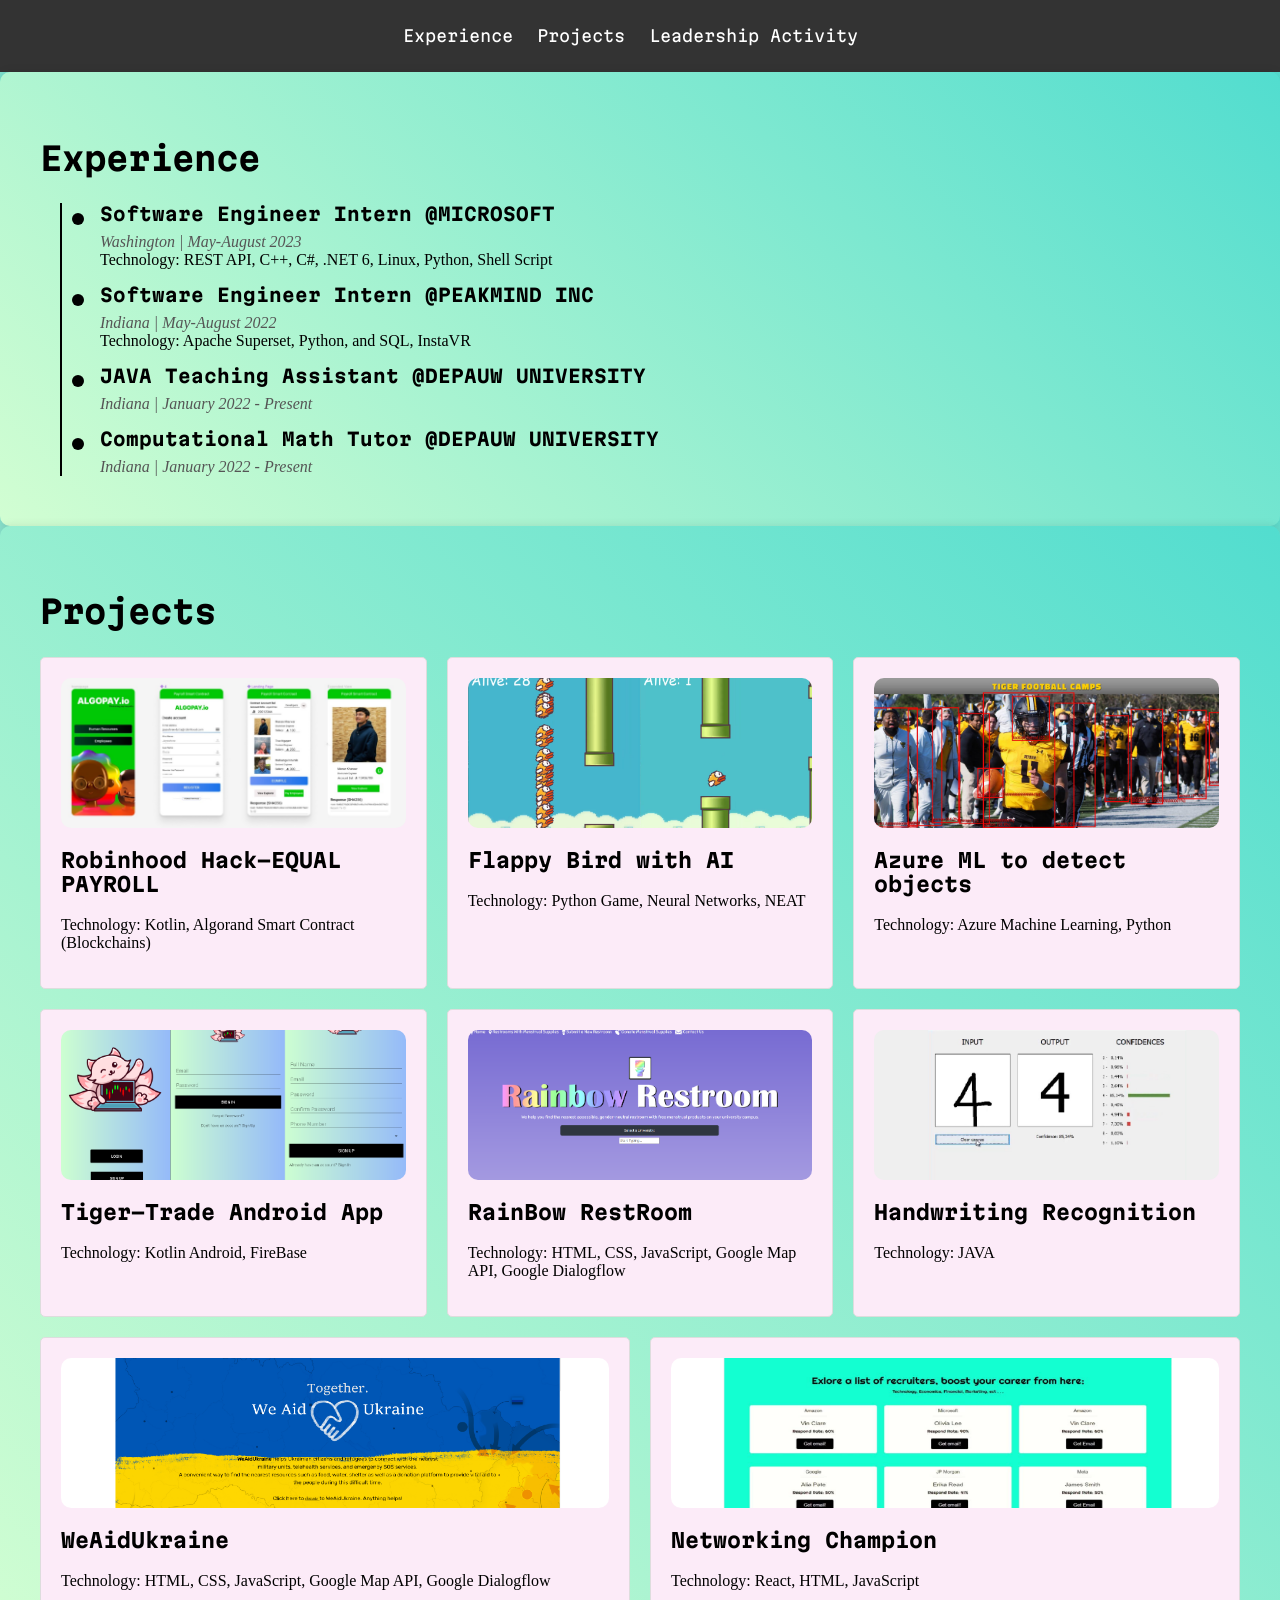
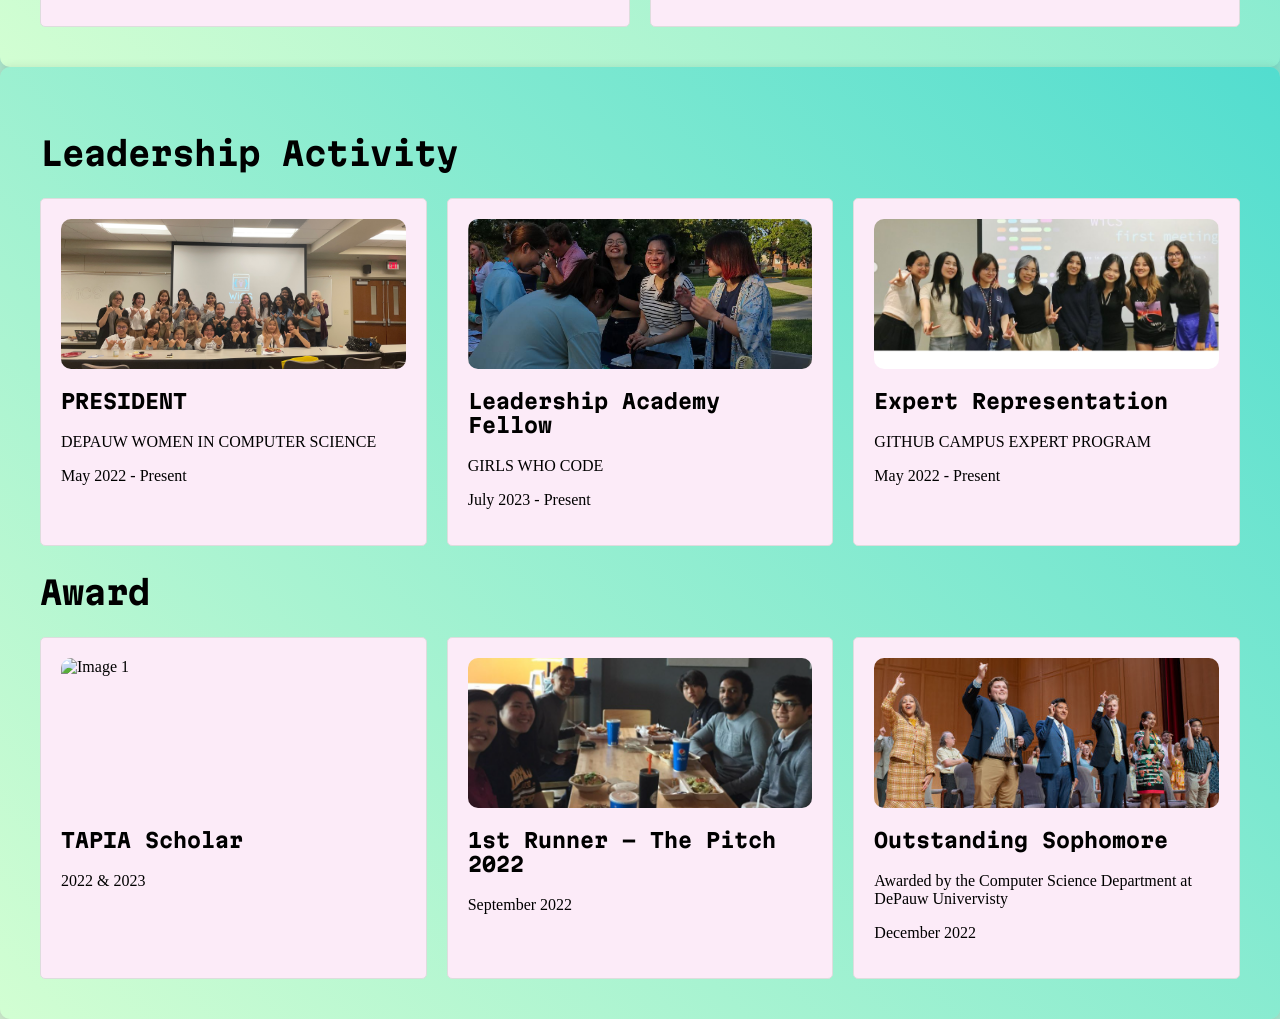
==== commit 10fd2f18: "Update index.html" ====
--- a/index.html
+++ b/index.html
@@ -122,14 +122,6 @@
                 <p>Technology: React, HTML, JavaScript</p>
             </div>
             <!-- Repeat for other cards -->
-            <div class="card">
-                <a href="https://github.com/trucnguyen10/Mood-Detect-From-Speech" target="_blank">
-                    <img src="photo/modd.png" alt="Project 7">
-                    <h3>Mood Detect From Speech</h3>
-                </a>
-                <p>Technology: Azure, Python</p>
-            </div>
-            <!-- Repeat for other cards -->
         </div>
     </section>
     
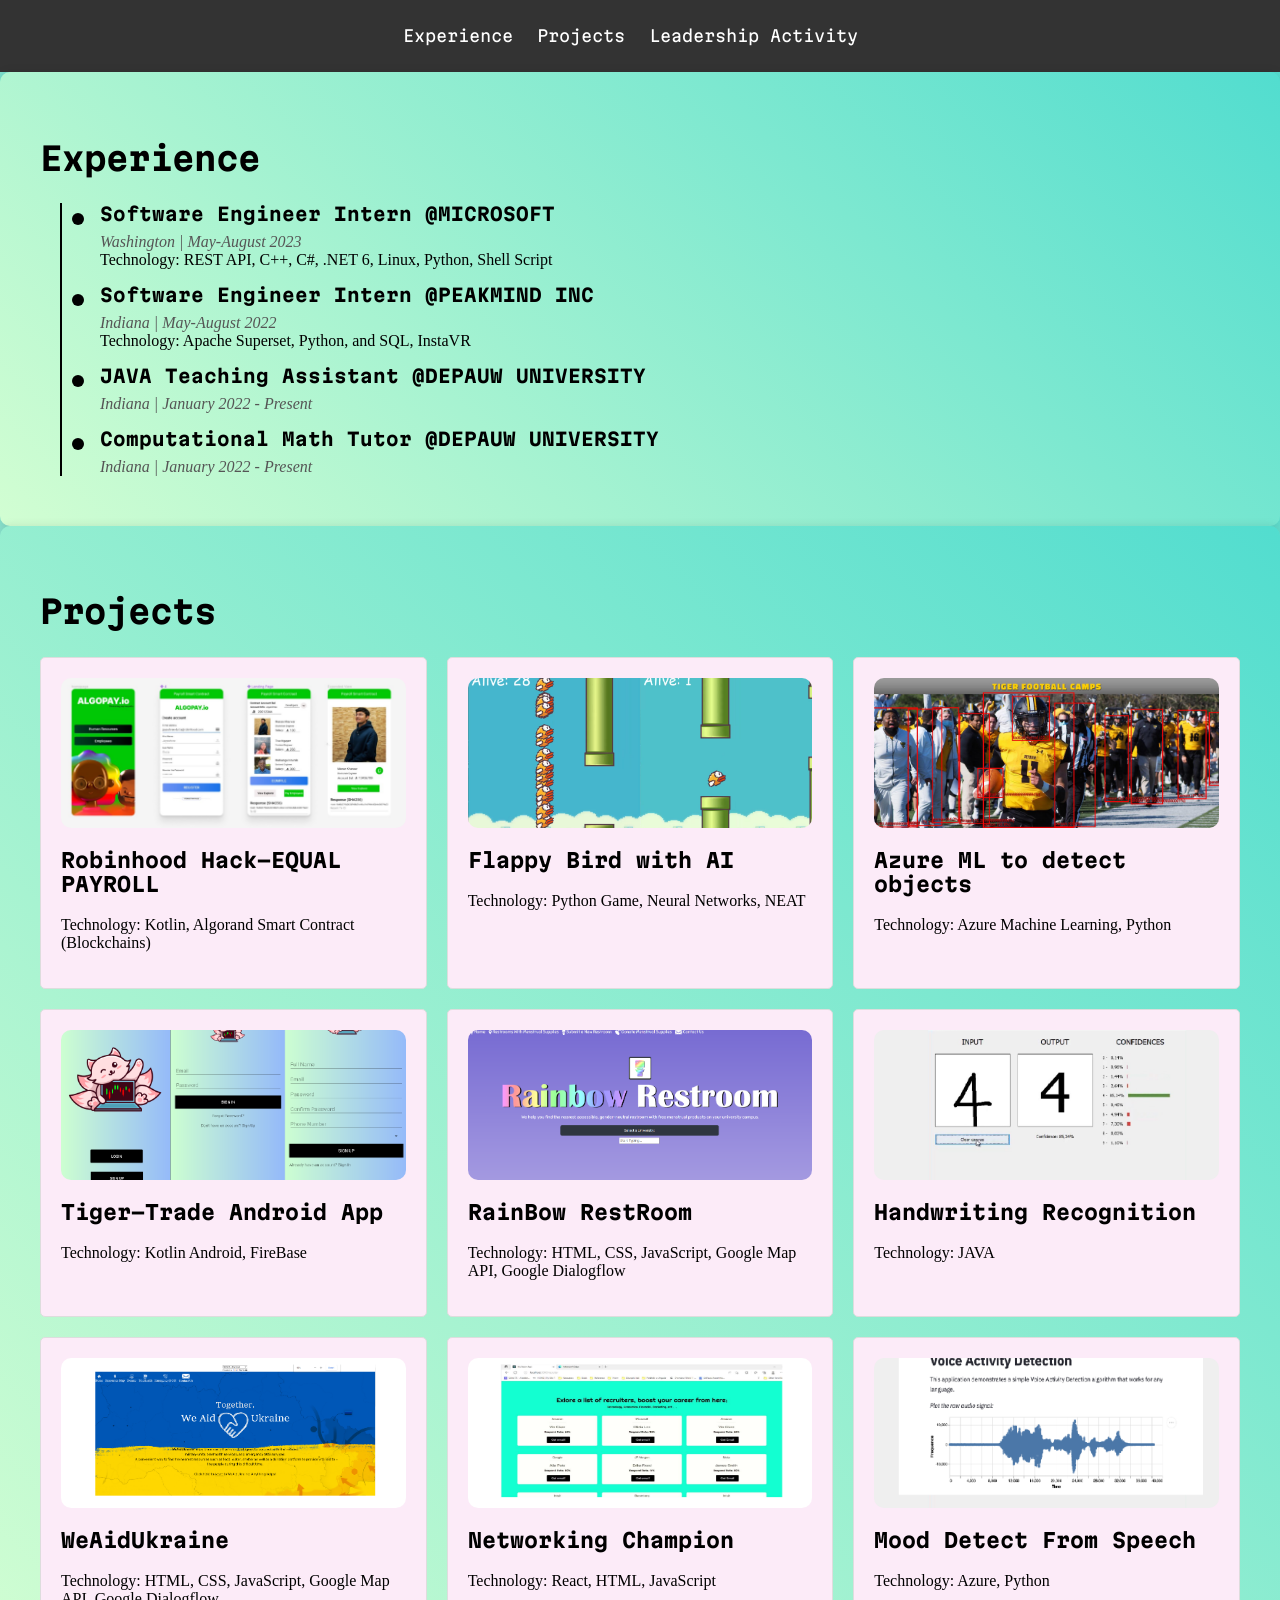
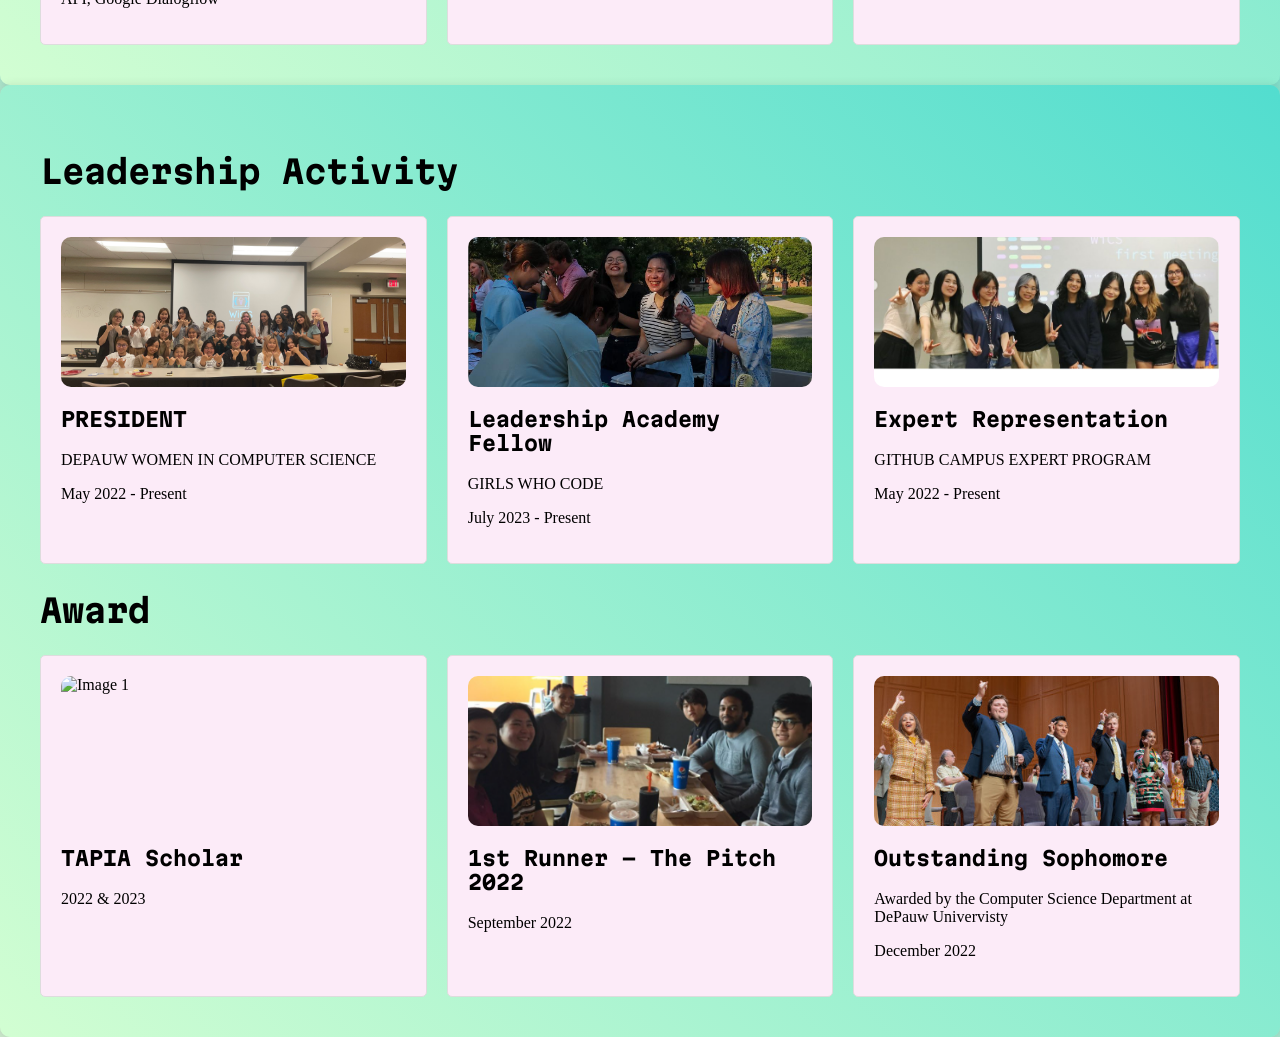
==== commit 16cbac31: "Update index.html" ====
--- a/index.html
+++ b/index.html
@@ -122,6 +122,14 @@
                 <p>Technology: React, HTML, JavaScript</p>
             </div>
             <!-- Repeat for other cards -->
+            <div class="card">
+                <a href="https://github.com/trucnguyen10/Mood-Detect-From-Speech" target="_blank">
+                    <img src="photo/modd.png" alt="Project 7">
+                    <h3>Mood Detect From Speech</h3>
+                </a>
+                <p>Technology: Azure, Python</p>
+            </div>
+            <!-- Repeat for other cards -->
         </div>
     </section>
     
